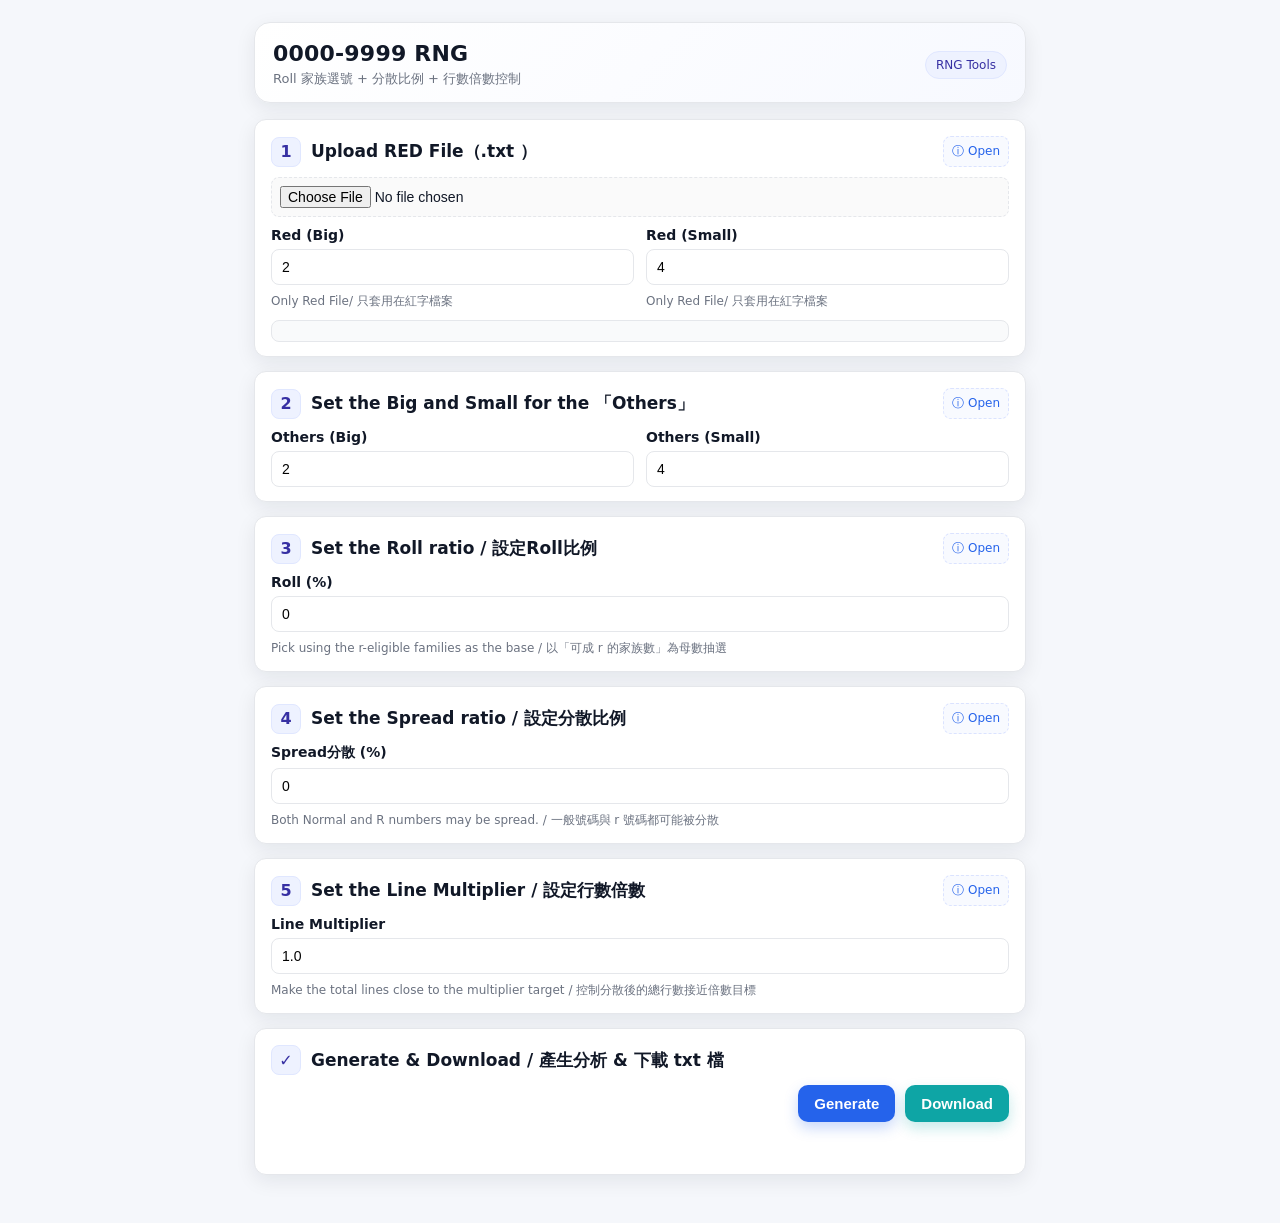
==== GEN.html @ 9d342189 "Rename GENv11.html to GEN.html" ====
<!DOCTYPE html>
<html lang="zh-Hant">
<head>
  <meta charset="UTF-8" />
  <meta name="viewport" content="width=device-width, initial-scale=1" />
  <title>0000-9999號碼產生工具GENv12</title>

  <style>
    :root{
      --bg: #f5f7fb;
      --card:#ffffff;
      --muted:#6b7280;
      --text:#111827;
      --line:#e5e7eb;
      --primary:#2563eb;
      --primary-2:#1d4ed8;
      --success:#16a34a;
      --warn:#f59e0b;
      --error:#ef4444;
      --note-bg:#f2f5ff;
      --note-line:#3b6ff9;
      --radius: 12px;
      --shadow: 0 6px 20px rgba(17,24,39,0.08);
    }

    *{ box-sizing: border-box; }
    body{
      margin:0;
      background:var(--bg);
      font-family: system-ui, -apple-system, "Segoe UI",
                   "Microsoft JhengHei", Arial, sans-serif;
      color:var(--text);
    }

    /* ✅ v10.7：整體窄版 */
    .page{
      max-width: 800px;
      margin: 22px auto 48px;
      padding: 0 14px;
    }

    /* Header */
    .header{
      background: linear-gradient(135deg, #ffffff 0%, #f7f9ff 100%);
      border:1px solid var(--line);
      border-radius: 16px;
      padding: 18px 18px 14px;
      box-shadow: var(--shadow);
      display:flex;
      align-items:center;
      justify-content:space-between;
      gap:12px;
      margin-bottom:16px;
    }
    .title-wrap{
      display:flex; flex-direction:column; gap:4px;
    }
    h1{
      margin:0;
      font-size: 22px;
      font-weight: 800;
      letter-spacing: 0.2px;
    }
    .subtitle{
      font-size: 13px;
      color: var(--muted);
    }
    .chip{
      font-size:12px;
      padding:6px 10px;
      background:#eef2ff;
      color:#3730a3;
      border-radius:999px;
      border:1px solid #e0e7ff;
      white-space:nowrap;
    }

    /* Cards / Steps */
    .card{
      background:var(--card);
      border:1px solid var(--line);
      border-radius: var(--radius);
      box-shadow: var(--shadow);
      padding: 16px 16px 14px;
      margin-bottom:14px;
      position: relative;
    }
    .card-head{
      display:flex;
      align-items:center;
      justify-content:space-between;
      gap:8px;
      margin-bottom:10px;
    }
    .step{
      display:flex; align-items:center; gap:10px;
    }
    .step-badge{
      width:30px; height:30px;
      border-radius:8px;
      background:#eef2ff;
      color:#3730a3;
      font-weight:700;
      display:flex; align-items:center; justify-content:center;
      border:1px solid #e0e7ff;
      flex: 0 0 auto;
    }
    .card-title{
      font-size:17px;
      font-weight:700;
    }

    /* Toggle note button */
    .toggle-btn{
      cursor:pointer;
      font-size:12px;
      color:var(--primary);
      user-select:none;
      display:flex; align-items:center; gap:6px;
      padding:6px 8px;
      border-radius:8px;
      border:1px dashed #dbe3ff;
      background:#f8faff;
      white-space:nowrap;
    }
    .toggle-btn:hover{ background:#eef2ff; }

    .note-box{
      background: var(--note-bg);
      border-left: 4px solid var(--note-line);
      padding: 12px 14px;
      border-radius: 8px;
      line-height: 1.6;
      color:#0f172a;
      font-size:13px;
      margin-top: 10px;
      white-space: pre-line;
    }
    .hidden{ display:none; }

    /* Form */
    .form-row{
      display:grid;
      grid-template-columns: 1fr 1fr; /* ✅ Grid 等分兩欄 */
      gap: 10px 12px;
      margin-top: 2px;
    }
    .form-item{
      display:flex;
      flex-direction:column;
      gap:6px;
    }
    label{
      font-size:14px;
      font-weight:600;
      color:#111827;
    }
    .hint{
      font-size:12px;
      color:var(--muted);
      margin-top:2px;
    }
    input[type="number"], input[type="text"]{
      width:100%;
      height:36px;
      padding: 6px 10px;
      border-radius: 8px;
      border:1px solid var(--line);
      outline:none;
      font-size:14px;
      background:#fff;
      transition: border .15s ease, box-shadow .15s ease;
    }
    input[type="number"]:focus, input[type="text"]:focus{
      border-color:#93c5fd;
      box-shadow: 0 0 0 3px rgba(37,99,235,0.12);
    }
    input[type="file"]{
      width:100%;
      padding:8px;
      border:1px dashed var(--line);
      border-radius: 8px;
      background:#fafafa;
      font-size:14px;
    }

    .half-input {
      width: 100%;
      max-width: 100%;
    }

    .full-input{
      width:100%;
      max-width:100%;
    }

    /* Buttons */
    .actions{
      display:flex;
      align-items:center;
      justify-content:flex-end;
      gap:10px;
      flex-wrap:wrap;
      margin-top:6px;
    }
    button{
      border:0;
      cursor:pointer;
      font-size:15px;
      font-weight:700;
      padding: 10px 16px;
      border-radius: 10px;
      display:inline-flex; align-items:center; gap:8px;
      transition: transform .05s ease, background .15s ease, opacity .15s;
    }
    button:active{ transform: translateY(1px); }
    .btn-primary{
      background:var(--primary);
      color:#fff;
      box-shadow: 0 6px 14px rgba(37,99,235,0.25);
    }
    .btn-primary:hover{ background:var(--primary-2); }
    .btn-secondary{
      background:#0ea5a5;
      color:#fff;
      box-shadow: 0 6px 14px rgba(14,165,165,0.24);
    }
    .btn-secondary:hover{ opacity:0.95; }

    /* Status / message bar */
    .msg{
      margin-top:12px;
      padding: 12px 14px;
      border-radius: 10px;
      font-size:14px;
      white-space:pre-line;
      border:1px solid transparent;
      line-height:1.6;
    }
    .status-ok{
      background:#ecfdf3;
      border-color:#bbf7d0;
      color:#0f5132;
    }
    .status-warn{
      background:#fff7ed;
      border-color:#fed7aa;
      color:#7a4a00;
    }
    .status-error{
      background:#fef2f2;
      border-color:#fecaca;
      color:#7f1d1d;
    }

    /* Red summary block */
    #redSummary{
      margin-top:10px;
      font-size:13px;
      color:#0f172a;
      background:#f9fafb;
      border:1px solid var(--line);
      border-radius:8px;
      padding:10px 12px;
      white-space:pre-line;
    }

    /* Responsive */
    @media (max-width: 680px){
      .form-row{ grid-template-columns: 1fr; }
      .actions{ justify-content:stretch; }
      .actions button{ width:100%; justify-content:center; }
      .header{ flex-direction:column; align-items:flex-start; }
      h1{ font-size:20px; }
    }
  </style>
</head>

<body>
  <div class="page">
    <div class="header">
      <div class="title-wrap">
        <h1>0000-9999 RNG</h1>
        <div class="subtitle">Roll 家族選號 + 分散比例 + 行數倍數控制</div>
      </div>
      <div class="chip">RNG Tools</div>
    </div>

    <!-- Step 1 -->
    <section class="card">
      <div class="card-head">
        <div class="step">
          <div class="step-badge">1</div>
          <div class="card-title">Upload RED File（.txt ）</div>
        </div>
        <div class="toggle-btn" onclick="toggleNote('note1', this)">ⓘ Open</div>
      </div>

      <input type="file" id="redFile" accept=".txt" />

      <div class="form-row" style="margin-top:10px;">
        <div class="form-item">
          <label>Red (Big)</label>
          <input type="number" id="redBigAmount" value="2" step="1" class="half-input" />
          <div class="hint">Only Red File/ 只套用在紅字檔案</div>
        </div>
        <div class="form-item">
          <label>Red (Small)</label>
          <input type="number" id="redSmallAmount" value="4" step="1" class="half-input" />
          <div class="hint">Only Red File/ 只套用在紅字檔案</div>
        </div>
      </div>

<div id="note1" class="note-box hidden">
說明：
1. 每一行只看「行首連續的 1～4 位數字」：
2. 不足 4 位會自動在左邊補 0：
 - 9 abc      → 0009
 - 58 1-2     → 0058
 - 123 xyz    → 0123
 - 56789 ...  → 5678  （只取前 4 碼）
 - 0009 (R)   → 0009
 - 0058r      → 0058

3. 行首不能有空白或非數字：
 - 「 1234」（前面有空格）
 - 「ABCD 1234」
 - 這些行都會被忽略，不會當成紅字。

4. 每一行只會抓「第一段」數字，後面內容都忽略。
5. 編碼建議 UTF-8，換行可以是 Windows (CRLF) 或 Unix (LF)。
6. 紅字大萬 / 小萬只套用於紅字檔案，與其他號碼分開計算。
</div>


      <div id="redSummary"></div>
    </section>

    <!-- Step 2 -->
    <section class="card">
      <div class="card-head">
        <div class="step">
          <div class="step-badge">2</div>
          <div class="card-title">Set the Big and Small for the 「Others」</div>
        </div>
        <div class="toggle-btn" onclick="toggleNote('note2', this)">ⓘ Open</div>
      </div>

      <div class="form-row">
        <div class="form-item">
          <label>Others (Big)</label>
          <input type="number" id="bigAmount" value="2" step="1" class="half-input" />
        </div>
        <div class="form-item">
          <label>Others (Small)</label>
          <input type="number" id="smallAmount" value="4" step="1" class="half-input" />
        </div>
      </div>

      <div id="note2" class="note-box hidden">
Notes:
1. Applies only to non-red numbers.
2. Example: 0000 → 2 4 when Big=2, Small=4.
3. Spread/multiplier support integer Big/Small only.

說明：
1. 只對「非紅字」的號碼套用。
2. 例：大萬=2，小萬=4 時，一般號碼會是：0000 2 4
3. 分散與倍數控制目前只支援 Big / Small 為整數。
      </div>
    </section>

    <!-- Step 3 -->
    <section class="card">
      <div class="card-head">
        <div class="step">
          <div class="step-badge">3</div>
          <div class="card-title">Set the Roll ratio / 設定Roll比例</div>
        </div>
        <div class="toggle-btn" onclick="toggleNote('note3', this)">ⓘ Open</div>
      </div>

      <div class="form-row">
        <div class="form-item" style="grid-column: 1 / -1;">
          <label>Roll (%)</label>
          <input type="number" id="rollRatio" value="0" min="0" max="100" class="full-input" />
          <div class="hint">Pick using the r-eligible families as the base / 以「可成 r 的家族數」為母數抽選</div>
        </div>
      </div>

      <div id="note3" class="note-box hidden">
Roll Selection Rules (Family-based):
1. Groups are formed by digit combinations (excluding red numbers).
For example: 0015 / 0105 / 1500 / 5001… → same family.
2. A family is r-eligible only if no member is red and it has ≥2 distinct digits.
3. Roll ratio uses the count of r-eligible families as the base.
4. Each selected family outputs only one baseline r.

Roll 選號規則（以「家族」為母數）：
1. 0000-9999（扣紅字）依「數字組合」分家族，例如：
   0015 / 0105 / 1500 / 5001... -> 同一家族。
2. 一個家族可成 r 條件：
   - 家族內全部成員都不是紅字（有紅字就整組封印）
   - 這組數字本身至少 2 種不同數字
3. Roll 比例以「可成 r 的家族數」為母數取比例。
4. 被選中的家族只輸出 1 個 baseline r，其餘排列不再出現。
      </div>
    </section>

    <!-- Step 4 -->
    <section class="card">
      <div class="card-head">
        <div class="step">
          <div class="step-badge">4</div>
          <div class="card-title">Set the Spread ratio / 設定分散比例</div>
        </div>
        <div class="toggle-btn" onclick="toggleNote('note4', this)">ⓘ Open</div>
      </div>

      <div class="form-row">
        <div class="form-item" style="grid-column: 1 / -1;">
          <label>Spread分散 (%)</label>
          <input type="number" id="spreadRatio" value="0" min="0" max="100" class="full-input" />
          <div class="hint">Both Normal and R numbers may be spread. / 一般號碼與 r 號碼都可能被分散</div>
        </div>
      </div>

      <div id="note4" class="note-box hidden">
Spread Logic:
1. Randomly pick lines to spread (normal + r).
2. Split selected lines; total Big/Small stays the same.
3. Avoid generating lines with Big=0 & Small=0.
4. Unselected lines remain as one line.

分散邏輯：
1. 依比例隨機選出要分散的行（一般 + r）。
2. 被選中的行拆成多行，Big/Small 總和不變。
3. 拆分後會盡量避免出現 Big=0 且 Small=0 的行。
4. 未被選中則維持一行。
      </div>
    </section>

    <!-- Step 5 -->
    <section class="card">
      <div class="card-head">
        <div class="step">
          <div class="step-badge">5</div>
          <div class="card-title">Set the Line Multiplier / 設定行數倍數</div>
        </div>
        <div class="toggle-btn" onclick="toggleNote('note5', this)">ⓘ Open</div>
      </div>

      <div class="form-row">
        <div class="form-item" style="grid-column: 1 / -1;">
          <label>Line Multiplier</label>
          <input type="number" id="lineMultiplier" value="1.0" step="0.1" min="1" class="full-input" />
          <div class="hint">Make the total lines close to the multiplier target / 控制分散後的總行數接近倍數目標</div>
        </div>
      </div>

      <div id="note5" class="note-box hidden">
Notes:
1. Base lines = the lines after Roll, before spreading (excluding red numbers).
2. Multiplier 1.4 → target ≈ base lines × 1.4
3. The spread ratio decides which numbers get split; the multiplier decides how many parts each line is split into.
4. If the multiplier is too small, the minimum achievable value will be used instead.

1. 基礎行數 = Roll 後、未分散前行數（不含紅字）。
2. 倍數 1.4 → 目標 ≈ 基礎行數 × 1.4
3. 分散比例決定選誰拆；倍數決定每行拆幾份。
4. 若倍數過小，會以「可達最小值」為準。
      </div>
    </section>

    <!-- Actions -->
    <section class="card">
      <div class="card-head">
        <div class="step">
          <div class="step-badge">✓</div>
          <div class="card-title">Generate & Download / 產生分析 & 下載 txt 檔</div>
        </div>
      </div>

      <div class="actions">
        <button class="btn-primary" id="analyzeBtn">Generate</button>
        <button class="btn-secondary" id="downloadBtn">Download</button>
      </div>

      <div id="status" class="msg"></div>
    </section>
  </div>

  <script>
    // ========= GENv9 JS 全保留（不改邏輯） =========

    function toggleNote(id, btnEl) {
      const note = document.getElementById(id);
      if (!note) return;
      if (note.classList.contains('hidden')) {
        note.classList.remove('hidden');
        btnEl.textContent = 'ⓘ Close';
      } else {
        note.classList.add('hidden');
        btnEl.textContent = 'ⓘ Open';
      }
    }

    function downloadTextFile(filename, content) {
      const blob = new Blob([content], { type: 'text/plain;charset=utf-8' });
      const url = URL.createObjectURL(blob);
      const a = document.createElement('a');
      a.href = url;
      a.download = filename;
      document.body.appendChild(a);
      a.click();
      document.body.removeChild(a);
      URL.revokeObjectURL(url);
    }

    let redSet = new Set();
    let redRForbiddenSet = new Set();

    let lastRedContent = '';
    let lastOtherContent = '';
    let lastStatsText = '';
    let hasAnalysis = false;

    const redFileInput = document.getElementById('redFile');
    const redSummary = document.getElementById('redSummary');
    const statusDiv = document.getElementById('status');

    function setStatus(text, type = 'ok') {
      statusDiv.textContent = text;
      statusDiv.className = 'msg';
      if (type === 'ok') statusDiv.classList.add('status-ok');
      else if (type === 'warn') statusDiv.classList.add('status-warn');
      else if (type === 'error') statusDiv.classList.add('status-error');
    }

    function getPermutations(numStr) {
      const chars = numStr.split('');
      const results = new Set();
      function backtrack(path, used) {
        if (path.length === chars.length) { results.add(path.join('')); return; }
        for (let i = 0; i < chars.length; i++) {
          if (used[i]) continue;
          used[i] = true; path.push(chars[i]);
          backtrack(path, used);
          path.pop(); used[i] = false;
        }
      }
      backtrack([], Array(chars.length).fill(false));
      return Array.from(results);
    }

    function canBeR(num) {
      const uniqueDigits = new Set(num.split(''));
      return uniqueDigits.size >= 2;
    }

    function shuffle(array) {
      for (let i = array.length - 1; i > 0; i--) {
        const j = Math.floor(Math.random() * (i + 1));
        [array[i], array[j]] = [array[j], array[i]];
      }
    }

    function randomPartition(sum, parts) {
      if (sum <= 0) return Array(parts).fill(0);
      const cuts = [];
      for (let i = 0; i < parts - 1; i++) cuts.push(Math.floor(Math.random() * (sum + 1)));
      cuts.sort((a, b) => a - b);
      const result = [];
      let prev = 0;
      for (let i = 0; i < parts - 1; i++) { result.push(cuts[i] - prev); prev = cuts[i]; }
      result.push(sum - prev);
      return result;
    }

    function generateNonZeroZeroParts(totalBig, totalSmall, partsCount) {
      let bigParts = [];
      let smallParts = [];
      let ok = false;

      for (let attempt = 0; attempt < 20; attempt++) {
        bigParts = randomPartition(totalBig, partsCount);
        smallParts = randomPartition(totalSmall, partsCount);
        ok = true;
        for (let j = 0; j < partsCount; j++) {
          if (bigParts[j] === 0 && smallParts[j] === 0) { ok = false; break; }
        }
        if (ok) return { bigParts, smallParts };
      }

      for (let j = 0; j < partsCount; j++) {
        if (bigParts[j] === 0 && smallParts[j] === 0) {
          let borrowed = false;
          for (let k = 0; k < partsCount; k++) {
            if (k === j) continue;
            if (bigParts[k] > 0) { bigParts[k] -= 1; bigParts[j] += 1; borrowed = true; break; }
          }
          if (!borrowed) {
            for (let k = 0; k < partsCount; k++) {
              if (k === j) continue;
              if (smallParts[k] > 0) { smallParts[k] -= 1; smallParts[j] += 1; break; }
            }
          }
        }
      }
      return { bigParts, smallParts };
    }

    redFileInput.addEventListener('change', function () {
      const file = redFileInput.files[0];
      // 重置紅字集合
      redSet = new Set();
      redRForbiddenSet = new Set();
      redSummary.textContent = '';
      if (!file) return;

      const reader = new FileReader();
      reader.onload = function (e) {
        const text = e.target.result || '';
        const lines = text.split(/\r?\n/);

        let totalLines = 0;              // 檔案總行數（含無效行）
        let effectiveLines = 0;          // 有成功抓到「開頭數字」的行數
        let ignoredNoLeadingDigits = 0;  // 不是「數字開頭」的行數（含前面有空白）

        lines.forEach(line => {
          // 不 trimStart，保留行首空白，讓「前面有空白」的行被視為無效
          const raw = line.replace(/\r$/, ''); // 保險去掉多餘的 \r
          if (raw === '') return; // 空行直接略過，不算在 totalLines

          totalLines++;

          // 只抓「行首連續的 1～4 位數字」
          const m = raw.match(/^(\d{1,4})/);
          if (!m) {
            // 行首不是數字（或有空白、符號、文字） → 當作無效行
            ignoredNoLeadingDigits++;
            return;
          }

          const digits = m[1];                 // 抓到的 1～4 位數字
          const num = digits.padStart(4, '0'); // 左邊補 0 成四位
          redSet.add(num);
          effectiveLines++;
        });

        // 根據紅字家族，標記「禁止成為 r 基底」的排列
        redSet.forEach(rn => {
          if (canBeR(rn)) {
            const perms = getPermutations(rn);
            perms.forEach(p => {
              if (!redSet.has(p)) {
                redRForbiddenSet.add(p);
              }
            });
          }
        });

        let msg =
          `已讀取紅字（不重複）：${redSet.size} 組\n` +
          `檔案總行數：${totalLines}\n` +
          `成功辨識為號碼的行數：${effectiveLines}`;

        if (ignoredNoLeadingDigits > 0) {
          msg += `\n有 ${ignoredNoLeadingDigits} 行不是「以數字開頭」（或前面有空白），已忽略。`;
        }

        msg += `\n禁止成為 r 基底的排列家族成員數量：${redRForbiddenSet.size}`;

        redSummary.textContent = msg;
      };

      reader.onerror = function () {
        redSummary.textContent = '讀取檔案失敗，請再試一次。';
      };

      reader.readAsText(file, 'utf-8');
    });


    function runAnalysis() {
      const redBig = parseFloat(document.getElementById('redBigAmount').value || '0') || 0;
      const redSmall = parseFloat(document.getElementById('redSmallAmount').value || '0') || 0;

      const big = parseFloat(document.getElementById('bigAmount').value || '0') || 0;
      const small = parseFloat(document.getElementById('smallAmount').value || '0') || 0;
      let rollRatio = parseFloat(document.getElementById('rollRatio').value || '0') || 0;
      let spreadRatio = parseFloat(document.getElementById('spreadRatio').value || '0') || 0;
      let lineMultiplier = parseFloat(document.getElementById('lineMultiplier').value || '1') || 1;

      if (rollRatio < 0) rollRatio = 0;
      if (rollRatio > 100) rollRatio = 100;
      if (spreadRatio < 0) spreadRatio = 0;
      if (spreadRatio > 100) spreadRatio = 100;
      if (lineMultiplier < 1) lineMultiplier = 1;

      const bigIsInt = Number.isInteger(big);
      const smallIsInt = Number.isInteger(small);

      if (!redFileInput.files[0]) {
        if (!confirm('尚未上傳紅字檔，確定要直接產生 0000-9999 全部號碼？')) {
          setStatus('已取消產生分析。', 'warn');
          return;
        }
      }

      const nonRedNumbers = [];
      const familyMap = {};

      for (let i = 0; i < 10000; i++) {
        const num = i.toString().padStart(4, '0');
        if (redSet.has(num)) continue;

        nonRedNumbers.push(num);
        const key = num.split('').sort().join('');
        if (!familyMap[key]) familyMap[key] = { members: [] };
        familyMap[key].members.push(num);
      }

      const candidateFamilies = [];
      for (const key in familyMap) {
        const members = familyMap[key].members;
        if (!members || members.length === 0) continue;

        const sample = members[0];
        if (!canBeR(sample)) continue;
        if (redRForbiddenSet.has(sample)) continue;

        candidateFamilies.push({ key, members });
      }

      let chosenFamilyKeys = new Set();
      if (rollRatio > 0 && candidateFamilies.length > 0) {
        shuffle(candidateFamilies);
        const totalFamilies = candidateFamilies.length;
        const targetFamilies = Math.floor(totalFamilies * (rollRatio / 100));
        const chosen = candidateFamilies.slice(0, targetFamilies);
        chosen.forEach(f => chosenFamilyKeys.add(f.key));
      }

      const baselineMap = {};
      candidateFamilies.forEach(f => {
        if (!chosenFamilyKeys.has(f.key)) return;
        const members = f.members;
        const rndIndex = Math.floor(Math.random() * members.length);
        baselineMap[f.key] = members[rndIndex];
      });

      const entries = [];
      nonRedNumbers.forEach(num => {
        const key = num.split('').sort().join('');
        if (chosenFamilyKeys.has(key)) {
          if (baselineMap[key] === num) entries.push({ num: num + 'r', isR: true, big, small });
        } else {
          entries.push({ num, isR: false, big, small });
        }
      });

      const baseLines = entries.length;

      let redLinesText = [];
      let redLinesCount = 0;
      if (redSet.size > 0) {
        const sortedReds = Array.from(redSet).sort();
        redLinesText = sortedReds.map(num => `${num} ${redBig} ${redSmall}`);
        redLinesCount = redLinesText.length;
      }

      if (!bigIsInt || !smallIsInt) {
        const linesText = entries.map(e => `${e.num} ${e.big} ${e.small}`);

        lastRedContent = redLinesText.join('\n');
        lastOtherContent = linesText.join('\n');
        hasAnalysis = true;

        let msg =
          `Big / Small 不是整數，分散與倍數控制未啟用。\n` +
          `紅字行數：${redLinesCount} 行（檔名：red_numbers.txt）\n` +
          `其他基礎行數（Roll 後未分散）：${baseLines} 行。\n` +
          `其他檔案檔名：other_numbers.txt\n\n` +
          `分析已完成，如要下載請按「下載 txt 檔」。`;
        lastStatsText = msg;
        setStatus(msg, 'warn');
        return;
      }

      const eligibleIndices = [];
      for (let i = 0; i < entries.length; i++) eligibleIndices.push(i);

      let spreadCount = 0;
      let selectedSpreadIndices = [];
      if (spreadRatio > 0 && eligibleIndices.length > 0) {
        shuffle(eligibleIndices);
        spreadCount = Math.floor(eligibleIndices.length * (spreadRatio / 100));
        selectedSpreadIndices = eligibleIndices.slice(0, spreadCount);
      }

      let targetLinesRaw = Math.round(baseLines * lineMultiplier);
      const minLines = baseLines + spreadCount;
      if (targetLinesRaw < minLines) targetLinesRaw = minLines;

      const additionalNeeded = targetLinesRaw - baseLines;
      const parts = new Array(entries.length).fill(1);

      let currentExtra = 0;
      selectedSpreadIndices.forEach(idx => { parts[idx] = 2; currentExtra += 1; });

      let remainingExtra = additionalNeeded - currentExtra;
      if (remainingExtra < 0) remainingExtra = 0;

      const spreadN = selectedSpreadIndices.length;
      while (remainingExtra > 0 && spreadN > 0) {
        const idx = selectedSpreadIndices[Math.floor(Math.random() * spreadN)];
        parts[idx] += 1;
        remainingExtra -= 1;
      }

      const linesText = [];
      let zeroZeroLines = 0;

      for (let i = 0; i < entries.length; i++) {
        const entry = entries[i];
        const p = parts[i];

        if (p === 1) {
          if (entry.big === 0 && entry.small === 0) zeroZeroLines++;
          linesText.push(`${entry.num} ${entry.big} ${entry.small}`);
        } else {
          const { bigParts, smallParts } = generateNonZeroZeroParts(entry.big, entry.small, p);
          for (let j = 0; j < p; j++) {
            const bVal = bigParts[j];
            const sVal = smallParts[j];
            if (bVal === 0 && sVal === 0) zeroZeroLines++;
            linesText.push(`${entry.num} ${bVal} ${sVal}`);
          }
        }
      }

      const finalLines = linesText.length;

      lastRedContent = redLinesText.join('\n');
      lastOtherContent = linesText.join('\n');
      hasAnalysis = true;

      let msg =
        `分析已完成（尚未下載檔案）。\n` +
        `紅字行數：${redLinesCount} 行（檔名：red_numbers.txt）\n` +
        `其他基礎行數（Roll 後未分散）：${baseLines}\n` +
        `被選中分散的行數：${spreadCount}\n` +
        `設定行數倍數：${lineMultiplier}\n` +
        `實際輸出行數（含分散後）：${finalLines}\n` +
        `偵測到 Big=0 且 Small=0 的行數（理論上接近 0）：${zeroZeroLines}\n` +
        `其他檔案檔名：other_numbers.txt\n\n` +
        `若不滿意，可再按一次「產生分析」重新亂數。\n` +
        `確定可以後，再按「下載 txt 檔」下載目前這一版結果。`;

      lastStatsText = msg;
      setStatus(msg, 'ok');
    }

    document.getElementById('analyzeBtn').addEventListener('click', runAnalysis);

    document.getElementById('downloadBtn').addEventListener('click', function () {
      if (!hasAnalysis) {
        setStatus('尚未產生分析，請先按「產生分析」。', 'warn');
        return;
      }

      if (lastRedContent && lastRedContent.trim().length > 0) {
        downloadTextFile('red_numbers.txt', lastRedContent);
      }
      if (lastOtherContent && lastOtherContent.trim().length > 0) {
        downloadTextFile('other_numbers.txt', lastOtherContent);
      }

      setStatus(lastStatsText + '\n已下載 red_numbers.txt 與 other_numbers.txt（若有紅字）。', 'ok');
    });
  </script>
</body>
</html>
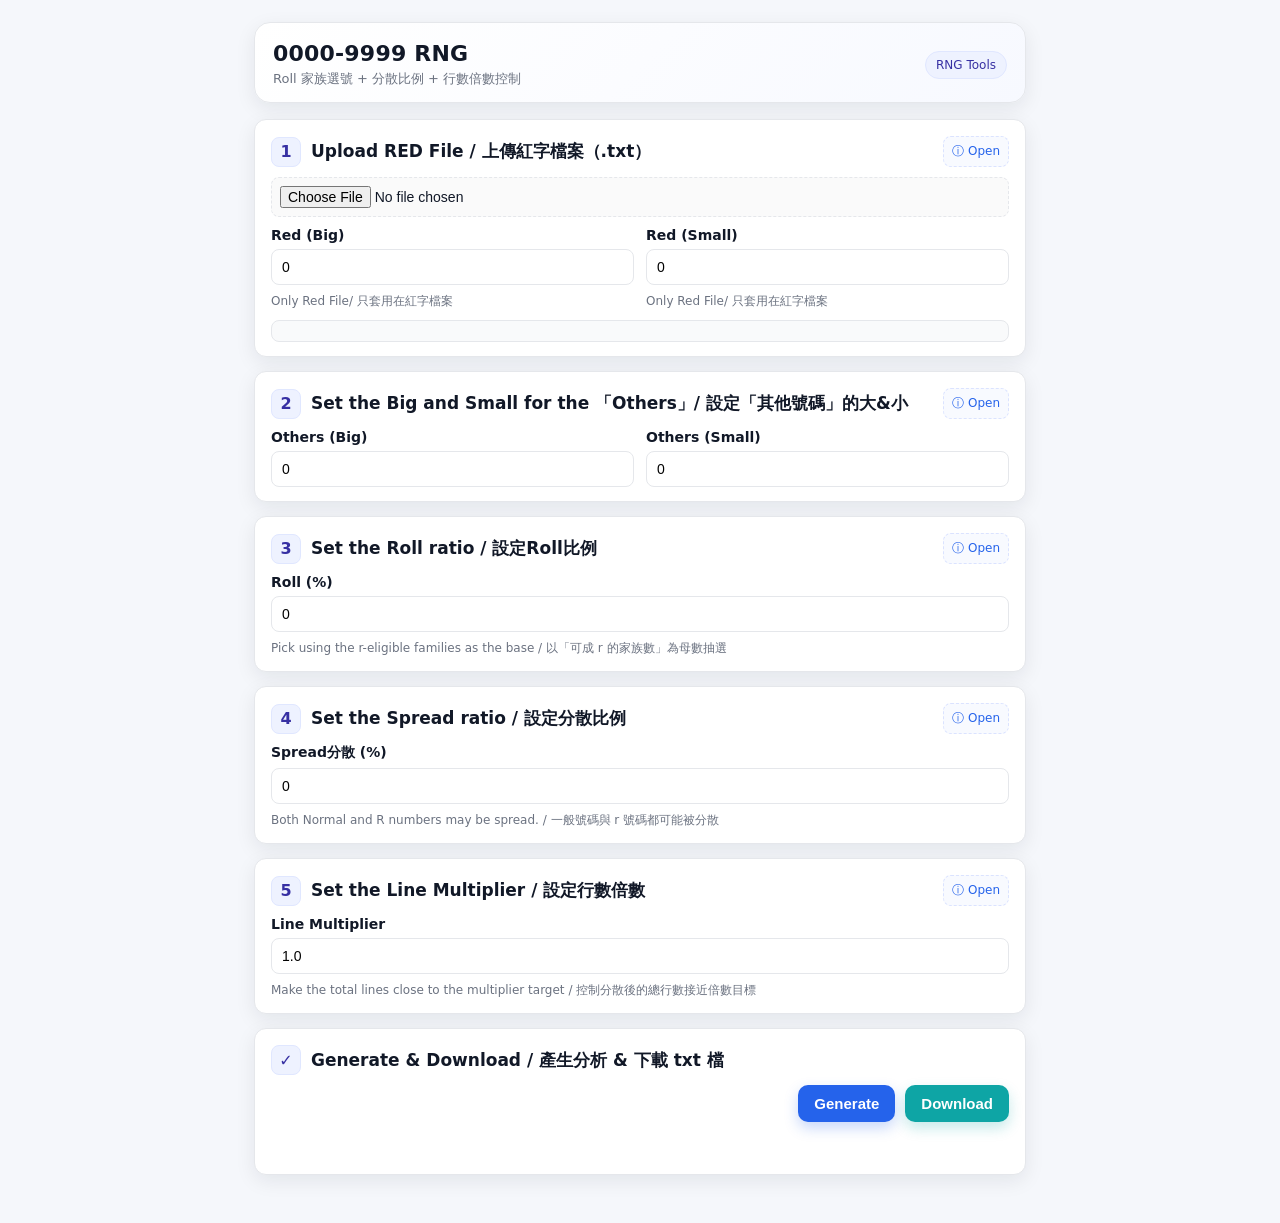
==== commit c0352e4d: "Update text and input values in GEN.html" ====
--- a/GEN.html
+++ b/GEN.html
@@ -291,7 +291,7 @@
       <div class="card-head">
         <div class="step">
           <div class="step-badge">1</div>
-          <div class="card-title">Upload RED File（.txt ）</div>
+          <div class="card-title">Upload RED File / 上傳紅字檔案（.txt）</div>
         </div>
         <div class="toggle-btn" onclick="toggleNote('note1', this)">ⓘ Open</div>
       </div>
@@ -301,12 +301,12 @@
       <div class="form-row" style="margin-top:10px;">
         <div class="form-item">
           <label>Red (Big)</label>
-          <input type="number" id="redBigAmount" value="2" step="1" class="half-input" />
+          <input type="number" id="redBigAmount" value="0" step="1" class="half-input" />
           <div class="hint">Only Red File/ 只套用在紅字檔案</div>
         </div>
         <div class="form-item">
           <label>Red (Small)</label>
-          <input type="number" id="redSmallAmount" value="4" step="1" class="half-input" />
+          <input type="number" id="redSmallAmount" value="0" step="1" class="half-input" />
           <div class="hint">Only Red File/ 只套用在紅字檔案</div>
         </div>
       </div>
@@ -341,7 +341,7 @@
       <div class="card-head">
         <div class="step">
           <div class="step-badge">2</div>
-          <div class="card-title">Set the Big and Small for the 「Others」</div>
+          <div class="card-title">Set the Big and Small for the 「Others」/ 設定「其他號碼」的大&小</div>
         </div>
         <div class="toggle-btn" onclick="toggleNote('note2', this)">ⓘ Open</div>
       </div>
@@ -349,11 +349,11 @@
       <div class="form-row">
         <div class="form-item">
           <label>Others (Big)</label>
-          <input type="number" id="bigAmount" value="2" step="1" class="half-input" />
+          <input type="number" id="bigAmount" value="0" step="1" class="half-input" />
         </div>
         <div class="form-item">
           <label>Others (Small)</label>
-          <input type="number" id="smallAmount" value="4" step="1" class="half-input" />
+          <input type="number" id="smallAmount" value="0" step="1" class="half-input" />
         </div>
       </div>
 
@@ -702,7 +702,7 @@
       const smallIsInt = Number.isInteger(small);
 
       if (!redFileInput.files[0]) {
-        if (!confirm('尚未上傳紅字檔，確定要直接產生 0000-9999 全部號碼？')) {
+        if (!confirm('Red file not uploaded. Generate all numbers (0000–9999) anyway? / 尚未上傳紅字檔，確定要直接產生 0000-9999 全部號碼？')) {
           setStatus('已取消產生分析。', 'warn');
           return;
         }
@@ -847,6 +847,16 @@
       hasAnalysis = true;
 
       let msg =
+        `Analysis completed (not downloaded yet).\n` +
+        `Red lines: ${redLinesCount} (file: red_numbers.txt)\n` +
+        `Base lines (after Roll, before spread): ${baseLines}\n` +
+        `Lines selected for spread: ${spreadCount}\n` +
+        `Line multiplier: ${lineMultiplier}\n` +
+        `Final output lines: ${finalLines}\n` +
+        `Other file: other_numbers.txt\n\n` +
+        `If not satisfied, click “Generate” again.\n` +
+        `Click “Download” when ready.\n\n` +
+
         `分析已完成（尚未下載檔案）。\n` +
         `紅字行數：${redLinesCount} 行（檔名：red_numbers.txt）\n` +
         `其他基礎行數（Roll 後未分散）：${baseLines}\n` +
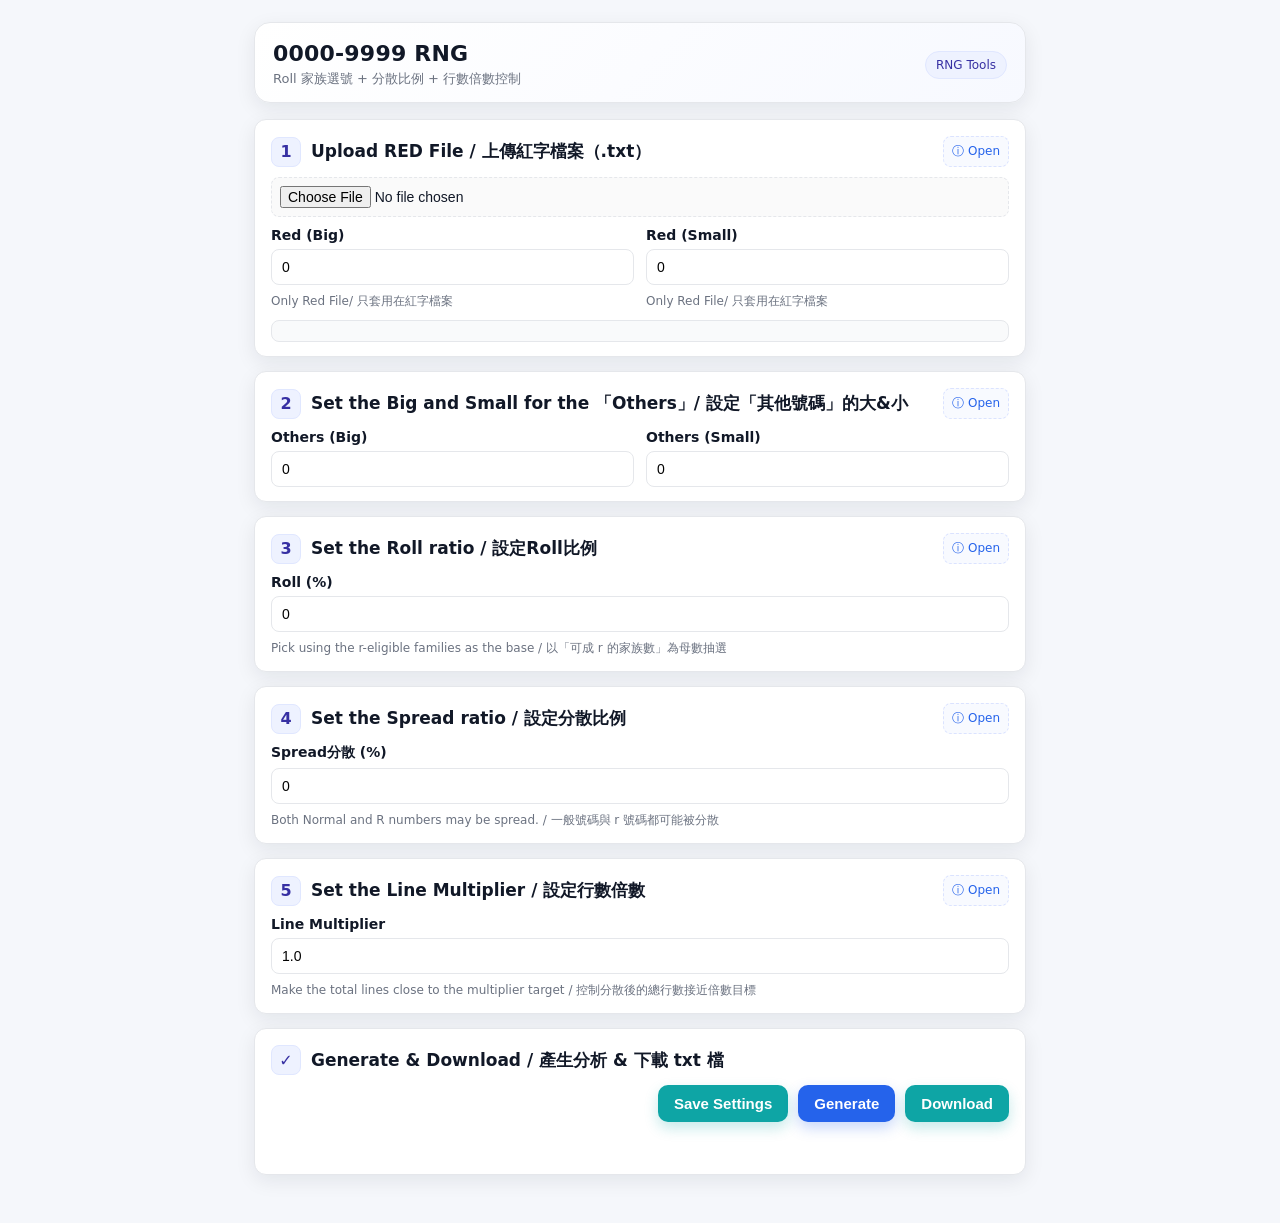
==== commit 6e19fa24: "Update GEN.html" ====
--- a/GEN.html
+++ b/GEN.html
@@ -3,7 +3,7 @@
 <head>
   <meta charset="UTF-8" />
   <meta name="viewport" content="width=device-width, initial-scale=1" />
-  <title>0000-9999號碼產生工具GENv12</title>
+  <title>0000-9999號碼產生工具GENv13</title>
 
   <style>
     :root{
@@ -332,7 +332,6 @@
 6. 紅字大萬 / 小萬只套用於紅字檔案，與其他號碼分開計算。
 </div>
 
-
       <div id="redSummary"></div>
     </section>
 
@@ -482,6 +481,7 @@
       </div>
 
       <div class="actions">
+        <button class="btn-secondary" id="saveBtn">Save Settings</button>
         <button class="btn-primary" id="analyzeBtn">Generate</button>
         <button class="btn-secondary" id="downloadBtn">Download</button>
       </div>
@@ -529,12 +529,93 @@
     const redSummary = document.getElementById('redSummary');
     const statusDiv = document.getElementById('status');
 
+    const SETTINGS_KEY = 'GENv12_settings';
+    const RESULTS_KEY = 'GENv12_results';
+
     function setStatus(text, type = 'ok') {
       statusDiv.textContent = text;
       statusDiv.className = 'msg';
       if (type === 'ok') statusDiv.classList.add('status-ok');
       else if (type === 'warn') statusDiv.classList.add('status-warn');
       else if (type === 'error') statusDiv.classList.add('status-error');
+    }
+
+    // ========= 設定儲存 / 載入 (Step 1~5) =========
+    function saveSettings() {
+      const data = {
+        redBig:   document.getElementById('redBigAmount').value,
+        redSmall: document.getElementById('redSmallAmount').value,
+        big:      document.getElementById('bigAmount').value,
+        small:    document.getElementById('smallAmount').value,
+        roll:     document.getElementById('rollRatio').value,
+        spread:   document.getElementById('spreadRatio').value,
+        mult:     document.getElementById('lineMultiplier').value
+      };
+      try {
+        localStorage.setItem(SETTINGS_KEY, JSON.stringify(data));
+        setStatus('Settings saved; will auto-apply next time. / 設定已儲存，下次開啟頁面會自動套用。', 'ok');
+      } catch (e) {
+        console.error(e);
+        setStatus('儲存設定失敗（localStorage 可能被關閉）。', 'error');
+      }
+    }
+
+    function loadSettings() {
+      try {
+        const raw = localStorage.getItem(SETTINGS_KEY);
+        if (!raw) return;
+        const data = JSON.parse(raw);
+
+        if (data.redBig   !== undefined) document.getElementById('redBigAmount').value   = data.redBig;
+        if (data.redSmall !== undefined) document.getElementById('redSmallAmount').value = data.redSmall;
+        if (data.big      !== undefined) document.getElementById('bigAmount').value      = data.big;
+        if (data.small    !== undefined) document.getElementById('smallAmount').value    = data.small;
+        if (data.roll     !== undefined) document.getElementById('rollRatio').value      = data.roll;
+        if (data.spread   !== undefined) document.getElementById('spreadRatio').value    = data.spread;
+        if (data.mult     !== undefined) document.getElementById('lineMultiplier').value = data.mult;
+      } catch (e) {
+        console.error(e);
+      }
+    }
+
+    // ========= 產生結果暫存 / 載入 =========
+    function saveResults() {
+      if (!hasAnalysis) return;
+      const data = {
+        redContent:   lastRedContent,
+        otherContent: lastOtherContent,
+        stats:        lastStatsText,
+        ts:           Date.now()
+      };
+      try {
+        localStorage.setItem(RESULTS_KEY, JSON.stringify(data));
+      } catch (e) {
+        console.error(e);
+      }
+    }
+
+    function loadResults() {
+      try {
+        const raw = localStorage.getItem(RESULTS_KEY);
+        if (!raw) return;
+        const data = JSON.parse(raw);
+        if (!data) return;
+
+        lastRedContent   = data.redContent   || '';
+        lastOtherContent = data.otherContent || '';
+        lastStatsText    = data.stats        || '';
+        hasAnalysis      = !!(lastRedContent || lastOtherContent);
+
+        if (hasAnalysis) {
+          setStatus(
+            (lastStatsText || '已載入上次產生的結果，可直接按 Download 下載。') +
+            '\n（此為暫存結果，如需更新請重新按 Generate。）',
+            'ok'
+          );
+        }
+      } catch (e) {
+        console.error(e);
+      }
     }
 
     function getPermutations(numStr) {
@@ -872,11 +953,20 @@
       setStatus(msg, 'ok');
     }
 
-    document.getElementById('analyzeBtn').addEventListener('click', runAnalysis);
+    // 綁定按鈕 & 載入設定/結果
+    document.getElementById('saveBtn').addEventListener('click', saveSettings);
+
+    document.getElementById('analyzeBtn').addEventListener('click', function () {
+      // Generate 之前先存 1~5 的設定
+      saveSettings();
+      runAnalysis();
+      // 產生完成後，把結果也暫存
+      saveResults();
+    });
 
     document.getElementById('downloadBtn').addEventListener('click', function () {
       if (!hasAnalysis) {
-        setStatus('尚未產生分析，請先按「產生分析」。', 'warn');
+        setStatus('尚未產生分析，請先按「Generate」。', 'warn');
         return;
       }
 
@@ -888,6 +978,13 @@
       }
 
       setStatus(lastStatsText + '\n已下載 red_numbers.txt 與 other_numbers.txt（若有紅字）。', 'ok');
+      // 下載後也更新一下暫存（主要是 stats 文字）
+      saveResults();
+    });
+
+    window.addEventListener('DOMContentLoaded', function () {
+      loadSettings();
+      loadResults();
     });
   </script>
 </body>
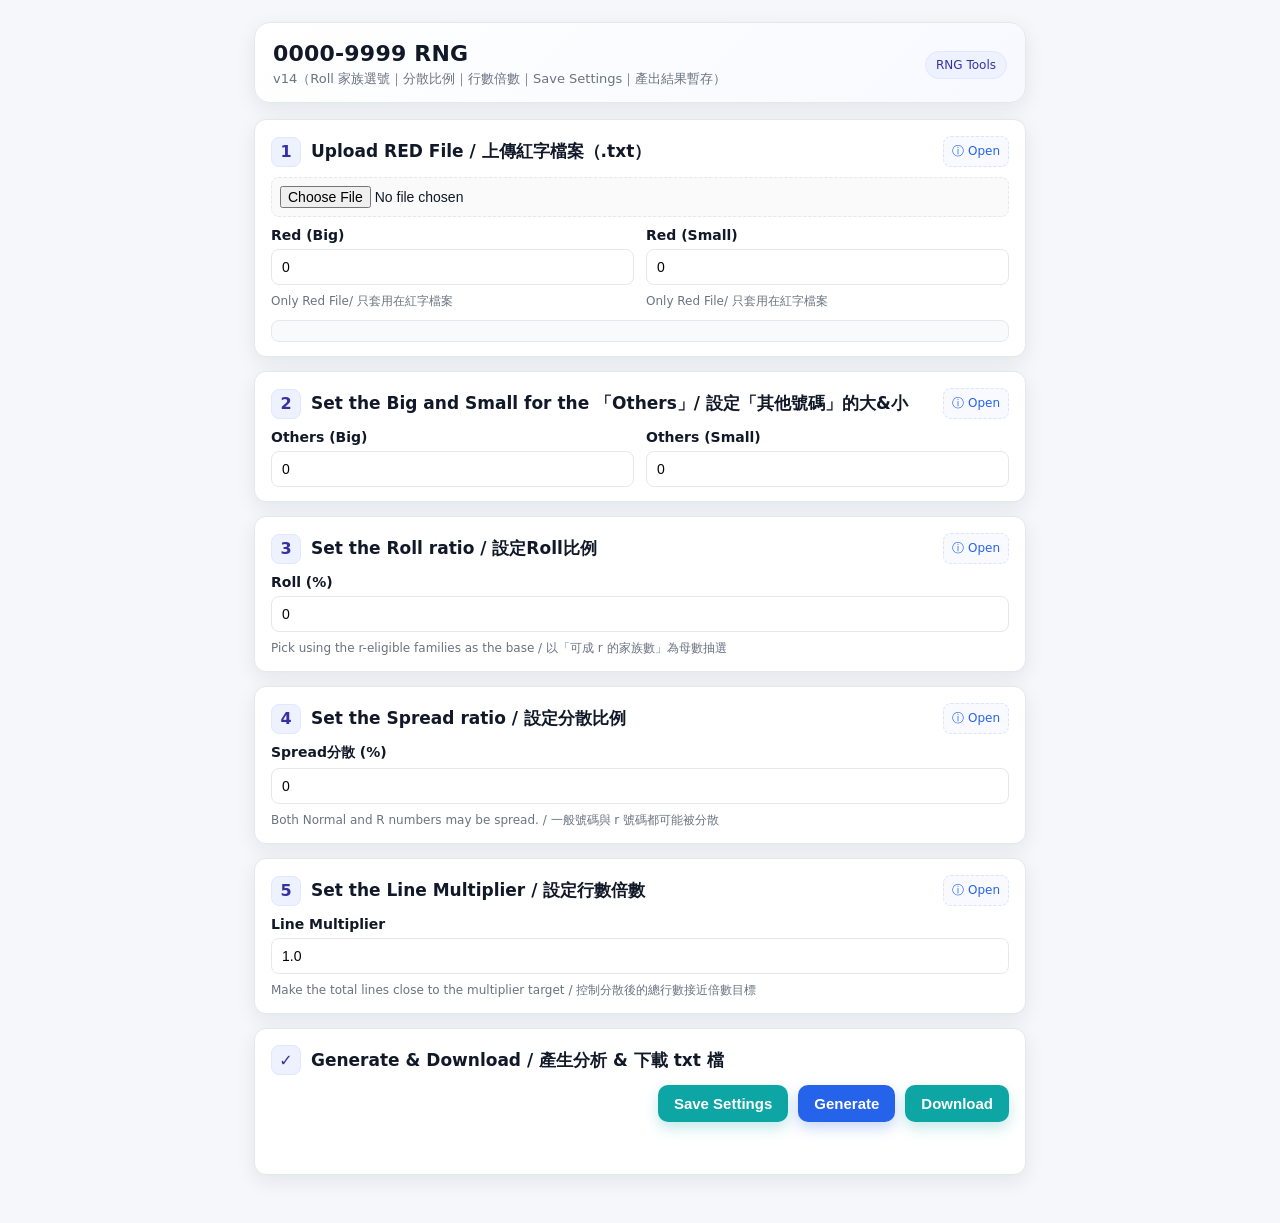
==== commit 5f77360e: "Update GEN.html" ====
--- a/GEN.html
+++ b/GEN.html
@@ -3,7 +3,7 @@
 <head>
   <meta charset="UTF-8" />
   <meta name="viewport" content="width=device-width, initial-scale=1" />
-  <title>0000-9999號碼產生工具GENv13</title>
+  <title>0000-9999號碼產生工具GENv14</title>
 
   <style>
     :root{
@@ -281,7 +281,7 @@
     <div class="header">
       <div class="title-wrap">
         <h1>0000-9999 RNG</h1>
-        <div class="subtitle">Roll 家族選號 + 分散比例 + 行數倍數控制</div>
+        <div class="subtitle">v14（Roll 家族選號｜分散比例｜行數倍數｜Save Settings｜產出結果暫存）</div>
       </div>
       <div class="chip">RNG Tools</div>
     </div>
@@ -491,8 +491,6 @@
   </div>
 
   <script>
-    // ========= GENv9 JS 全保留（不改邏輯） =========
-
     function toggleNote(id, btnEl) {
       const note = document.getElementById(id);
       if (!note) return;
@@ -530,7 +528,7 @@
     const statusDiv = document.getElementById('status');
 
     const SETTINGS_KEY = 'GENv12_settings';
-    const RESULTS_KEY = 'GENv12_results';
+    const RESULTS_KEY  = 'GENv12_results';
 
     function setStatus(text, type = 'ok') {
       statusDiv.textContent = text;
@@ -540,7 +538,7 @@
       else if (type === 'error') statusDiv.classList.add('status-error');
     }
 
-    // ========= 設定儲存 / 載入 (Step 1~5) =========
+    // ========= 設定儲存 / 載入 (Step 1~5，localStorage) =========
     function saveSettings() {
       const data = {
         redBig:   document.getElementById('redBigAmount').value,
@@ -578,7 +576,7 @@
       }
     }
 
-    // ========= 產生結果暫存 / 載入 =========
+    // ========= 結果暫存 / 載入（sessionStorage，關掉瀏覽器就清空） =========
     function saveResults() {
       if (!hasAnalysis) return;
       const data = {
@@ -588,7 +586,7 @@
         ts:           Date.now()
       };
       try {
-        localStorage.setItem(RESULTS_KEY, JSON.stringify(data));
+        sessionStorage.setItem(RESULTS_KEY, JSON.stringify(data));
       } catch (e) {
         console.error(e);
       }
@@ -596,7 +594,7 @@
 
     function loadResults() {
       try {
-        const raw = localStorage.getItem(RESULTS_KEY);
+        const raw = sessionStorage.getItem(RESULTS_KEY);
         if (!raw) return;
         const data = JSON.parse(raw);
         if (!data) return;
@@ -608,8 +606,8 @@
 
         if (hasAnalysis) {
           setStatus(
-            (lastStatsText || '已載入上次產生的結果，可直接按 Download 下載。') +
-            '\n（此為暫存結果，如需更新請重新按 Generate。）',
+            (lastStatsText || '已載入本次視窗先前產生的結果，可直接按 Download 下載。') +
+            '\n（關閉瀏覽器或分頁後將會清除。）',
             'ok'
           );
         }
@@ -710,7 +708,7 @@
 
         lines.forEach(line => {
           // 不 trimStart，保留行首空白，讓「前面有空白」的行被視為無效
-          const raw = line.replace(/\r$/, ''); // 保險去掉多餘的 \r
+          const raw = line.replace(/\r$/, '');
           if (raw === '') return; // 空行直接略過，不算在 totalLines
 
           totalLines++;
@@ -718,13 +716,12 @@
           // 只抓「行首連續的 1～4 位數字」
           const m = raw.match(/^(\d{1,4})/);
           if (!m) {
-            // 行首不是數字（或有空白、符號、文字） → 當作無效行
             ignoredNoLeadingDigits++;
             return;
           }
 
-          const digits = m[1];                 // 抓到的 1～4 位數字
-          const num = digits.padStart(4, '0'); // 左邊補 0 成四位
+          const digits = m[1];
+          const num = digits.padStart(4, '0');
           redSet.add(num);
           effectiveLines++;
         });
@@ -761,7 +758,6 @@
 
       reader.readAsText(file, 'utf-8');
     });
-
 
     function runAnalysis() {
       const redBig = parseFloat(document.getElementById('redBigAmount').value || '0') || 0;
@@ -960,7 +956,7 @@
       // Generate 之前先存 1~5 的設定
       saveSettings();
       runAnalysis();
-      // 產生完成後，把結果也暫存
+      // 產生完成後，把結果暫存到當前 session
       saveResults();
     });
 
@@ -978,7 +974,6 @@
       }
 
       setStatus(lastStatsText + '\n已下載 red_numbers.txt 與 other_numbers.txt（若有紅字）。', 'ok');
-      // 下載後也更新一下暫存（主要是 stats 文字）
       saveResults();
     });
 
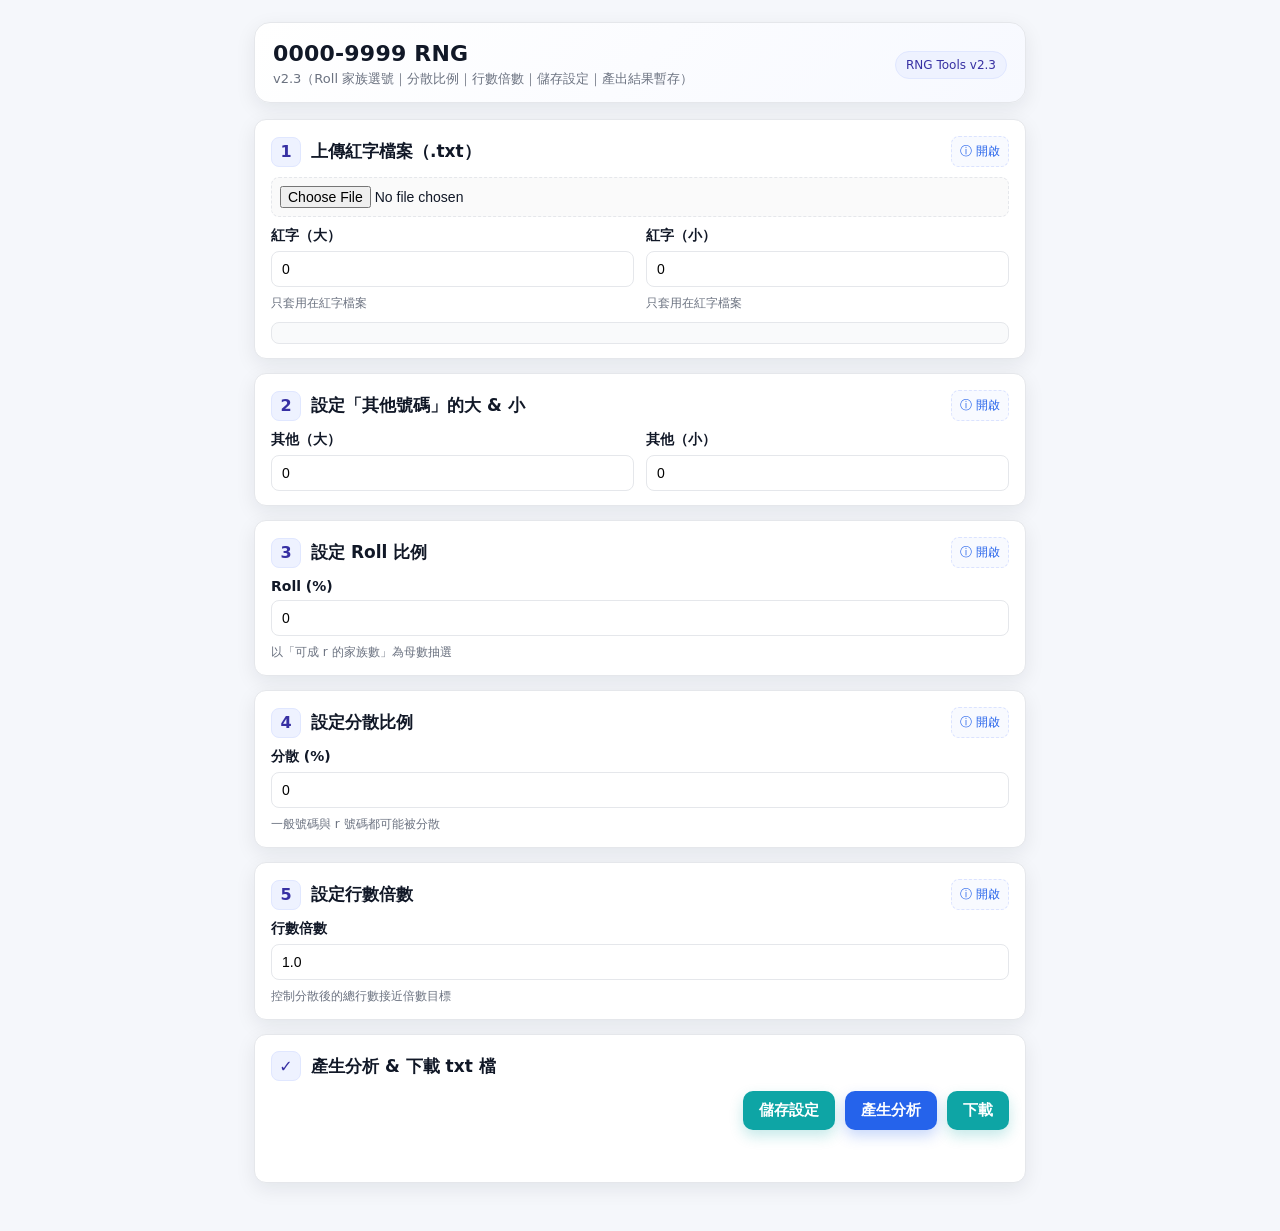
==== commit 8112f8f0: "Initial release of RNG Tools v2.3 with bilingual UI support." ====
--- a/GEN.html
+++ b/GEN.html
@@ -3,287 +3,18 @@
 <head>
   <meta charset="UTF-8" />
   <meta name="viewport" content="width=device-width, initial-scale=1" />
-  <title>0000-9999號碼產生工具GENv14</title>
-
-  <style>
-    :root{
-      --bg: #f5f7fb;
-      --card:#ffffff;
-      --muted:#6b7280;
-      --text:#111827;
-      --line:#e5e7eb;
-      --primary:#2563eb;
-      --primary-2:#1d4ed8;
-      --success:#16a34a;
-      --warn:#f59e0b;
-      --error:#ef4444;
-      --note-bg:#f2f5ff;
-      --note-line:#3b6ff9;
-      --radius: 12px;
-      --shadow: 0 6px 20px rgba(17,24,39,0.08);
-    }
-
-    *{ box-sizing: border-box; }
-    body{
-      margin:0;
-      background:var(--bg);
-      font-family: system-ui, -apple-system, "Segoe UI",
-                   "Microsoft JhengHei", Arial, sans-serif;
-      color:var(--text);
-    }
-
-    /* ✅ v10.7：整體窄版 */
-    .page{
-      max-width: 800px;
-      margin: 22px auto 48px;
-      padding: 0 14px;
-    }
-
-    /* Header */
-    .header{
-      background: linear-gradient(135deg, #ffffff 0%, #f7f9ff 100%);
-      border:1px solid var(--line);
-      border-radius: 16px;
-      padding: 18px 18px 14px;
-      box-shadow: var(--shadow);
-      display:flex;
-      align-items:center;
-      justify-content:space-between;
-      gap:12px;
-      margin-bottom:16px;
-    }
-    .title-wrap{
-      display:flex; flex-direction:column; gap:4px;
-    }
-    h1{
-      margin:0;
-      font-size: 22px;
-      font-weight: 800;
-      letter-spacing: 0.2px;
-    }
-    .subtitle{
-      font-size: 13px;
-      color: var(--muted);
-    }
-    .chip{
-      font-size:12px;
-      padding:6px 10px;
-      background:#eef2ff;
-      color:#3730a3;
-      border-radius:999px;
-      border:1px solid #e0e7ff;
-      white-space:nowrap;
-    }
-
-    /* Cards / Steps */
-    .card{
-      background:var(--card);
-      border:1px solid var(--line);
-      border-radius: var(--radius);
-      box-shadow: var(--shadow);
-      padding: 16px 16px 14px;
-      margin-bottom:14px;
-      position: relative;
-    }
-    .card-head{
-      display:flex;
-      align-items:center;
-      justify-content:space-between;
-      gap:8px;
-      margin-bottom:10px;
-    }
-    .step{
-      display:flex; align-items:center; gap:10px;
-    }
-    .step-badge{
-      width:30px; height:30px;
-      border-radius:8px;
-      background:#eef2ff;
-      color:#3730a3;
-      font-weight:700;
-      display:flex; align-items:center; justify-content:center;
-      border:1px solid #e0e7ff;
-      flex: 0 0 auto;
-    }
-    .card-title{
-      font-size:17px;
-      font-weight:700;
-    }
-
-    /* Toggle note button */
-    .toggle-btn{
-      cursor:pointer;
-      font-size:12px;
-      color:var(--primary);
-      user-select:none;
-      display:flex; align-items:center; gap:6px;
-      padding:6px 8px;
-      border-radius:8px;
-      border:1px dashed #dbe3ff;
-      background:#f8faff;
-      white-space:nowrap;
-    }
-    .toggle-btn:hover{ background:#eef2ff; }
-
-    .note-box{
-      background: var(--note-bg);
-      border-left: 4px solid var(--note-line);
-      padding: 12px 14px;
-      border-radius: 8px;
-      line-height: 1.6;
-      color:#0f172a;
-      font-size:13px;
-      margin-top: 10px;
-      white-space: pre-line;
-    }
-    .hidden{ display:none; }
-
-    /* Form */
-    .form-row{
-      display:grid;
-      grid-template-columns: 1fr 1fr; /* ✅ Grid 等分兩欄 */
-      gap: 10px 12px;
-      margin-top: 2px;
-    }
-    .form-item{
-      display:flex;
-      flex-direction:column;
-      gap:6px;
-    }
-    label{
-      font-size:14px;
-      font-weight:600;
-      color:#111827;
-    }
-    .hint{
-      font-size:12px;
-      color:var(--muted);
-      margin-top:2px;
-    }
-    input[type="number"], input[type="text"]{
-      width:100%;
-      height:36px;
-      padding: 6px 10px;
-      border-radius: 8px;
-      border:1px solid var(--line);
-      outline:none;
-      font-size:14px;
-      background:#fff;
-      transition: border .15s ease, box-shadow .15s ease;
-    }
-    input[type="number"]:focus, input[type="text"]:focus{
-      border-color:#93c5fd;
-      box-shadow: 0 0 0 3px rgba(37,99,235,0.12);
-    }
-    input[type="file"]{
-      width:100%;
-      padding:8px;
-      border:1px dashed var(--line);
-      border-radius: 8px;
-      background:#fafafa;
-      font-size:14px;
-    }
-
-    .half-input {
-      width: 100%;
-      max-width: 100%;
-    }
-
-    .full-input{
-      width:100%;
-      max-width:100%;
-    }
-
-    /* Buttons */
-    .actions{
-      display:flex;
-      align-items:center;
-      justify-content:flex-end;
-      gap:10px;
-      flex-wrap:wrap;
-      margin-top:6px;
-    }
-    button{
-      border:0;
-      cursor:pointer;
-      font-size:15px;
-      font-weight:700;
-      padding: 10px 16px;
-      border-radius: 10px;
-      display:inline-flex; align-items:center; gap:8px;
-      transition: transform .05s ease, background .15s ease, opacity .15s;
-    }
-    button:active{ transform: translateY(1px); }
-    .btn-primary{
-      background:var(--primary);
-      color:#fff;
-      box-shadow: 0 6px 14px rgba(37,99,235,0.25);
-    }
-    .btn-primary:hover{ background:var(--primary-2); }
-    .btn-secondary{
-      background:#0ea5a5;
-      color:#fff;
-      box-shadow: 0 6px 14px rgba(14,165,165,0.24);
-    }
-    .btn-secondary:hover{ opacity:0.95; }
-
-    /* Status / message bar */
-    .msg{
-      margin-top:12px;
-      padding: 12px 14px;
-      border-radius: 10px;
-      font-size:14px;
-      white-space:pre-line;
-      border:1px solid transparent;
-      line-height:1.6;
-    }
-    .status-ok{
-      background:#ecfdf3;
-      border-color:#bbf7d0;
-      color:#0f5132;
-    }
-    .status-warn{
-      background:#fff7ed;
-      border-color:#fed7aa;
-      color:#7a4a00;
-    }
-    .status-error{
-      background:#fef2f2;
-      border-color:#fecaca;
-      color:#7f1d1d;
-    }
-
-    /* Red summary block */
-    #redSummary{
-      margin-top:10px;
-      font-size:13px;
-      color:#0f172a;
-      background:#f9fafb;
-      border:1px solid var(--line);
-      border-radius:8px;
-      padding:10px 12px;
-      white-space:pre-line;
-    }
-
-    /* Responsive */
-    @media (max-width: 680px){
-      .form-row{ grid-template-columns: 1fr; }
-      .actions{ justify-content:stretch; }
-      .actions button{ width:100%; justify-content:center; }
-      .header{ flex-direction:column; align-items:flex-start; }
-      h1{ font-size:20px; }
-    }
-  </style>
+  <title data-i18n-page-title="gen.pageTitle">0000-9999 RNG v2.3</title>
+  <link rel="stylesheet" href="css/gen.css" />
 </head>
 
 <body>
   <div class="page">
     <div class="header">
       <div class="title-wrap">
-        <h1>0000-9999 RNG</h1>
-        <div class="subtitle">v14（Roll 家族選號｜分散比例｜行數倍數｜Save Settings｜產出結果暫存）</div>
+        <h1 data-i18n="gen.title">0000-9999 RNG</h1>
+        <div class="subtitle" data-i18n="gen.subtitle">v2.3</div>
       </div>
-      <div class="chip">RNG Tools</div>
+      <div class="chip" data-i18n="common.chip">RNG Tools v2.3</div>
     </div>
 
     <!-- Step 1 -->
@@ -291,47 +22,27 @@
       <div class="card-head">
         <div class="step">
           <div class="step-badge">1</div>
-          <div class="card-title">Upload RED File / 上傳紅字檔案（.txt）</div>
+          <div class="card-title" data-i18n="gen.step1">Upload RED File</div>
         </div>
-        <div class="toggle-btn" onclick="toggleNote('note1', this)">ⓘ Open</div>
+        <div class="toggle-btn" data-note="note1" onclick="toggleNote('note1', this)">ⓘ Open</div>
       </div>
 
       <input type="file" id="redFile" accept=".txt" />
 
       <div class="form-row" style="margin-top:10px;">
         <div class="form-item">
-          <label>Red (Big)</label>
+          <label data-i18n="gen.redBig">Red (Big)</label>
           <input type="number" id="redBigAmount" value="0" step="1" class="half-input" />
-          <div class="hint">Only Red File/ 只套用在紅字檔案</div>
+          <div class="hint" data-i18n="gen.redHint">Only Red File</div>
         </div>
         <div class="form-item">
-          <label>Red (Small)</label>
+          <label data-i18n="gen.redSmall">Red (Small)</label>
           <input type="number" id="redSmallAmount" value="0" step="1" class="half-input" />
-          <div class="hint">Only Red File/ 只套用在紅字檔案</div>
+          <div class="hint" data-i18n="gen.redHint">Only Red File</div>
         </div>
       </div>
 
-<div id="note1" class="note-box hidden">
-說明：
-1. 每一行只看「行首連續的 1～4 位數字」：
-2. 不足 4 位會自動在左邊補 0：
- - 9 abc      → 0009
- - 58 1-2     → 0058
- - 123 xyz    → 0123
- - 56789 ...  → 5678  （只取前 4 碼）
- - 0009 (R)   → 0009
- - 0058r      → 0058
-
-3. 行首不能有空白或非數字：
- - 「 1234」（前面有空格）
- - 「ABCD 1234」
- - 這些行都會被忽略，不會當成紅字。
-
-4. 每一行只會抓「第一段」數字，後面內容都忽略。
-5. 編碼建議 UTF-8，換行可以是 Windows (CRLF) 或 Unix (LF)。
-6. 紅字大萬 / 小萬只套用於紅字檔案，與其他號碼分開計算。
-</div>
-
+      <div id="note1" class="note-box hidden" data-i18n-html="gen.note1"></div>
       <div id="redSummary"></div>
     </section>
 
@@ -340,33 +51,23 @@
       <div class="card-head">
         <div class="step">
           <div class="step-badge">2</div>
-          <div class="card-title">Set the Big and Small for the 「Others」/ 設定「其他號碼」的大&小</div>
+          <div class="card-title" data-i18n="gen.step2">Set Others Big & Small</div>
         </div>
-        <div class="toggle-btn" onclick="toggleNote('note2', this)">ⓘ Open</div>
+        <div class="toggle-btn" data-note="note2" onclick="toggleNote('note2', this)">ⓘ Open</div>
       </div>
 
       <div class="form-row">
         <div class="form-item">
-          <label>Others (Big)</label>
+          <label data-i18n="gen.othersBig">Others (Big)</label>
           <input type="number" id="bigAmount" value="0" step="1" class="half-input" />
         </div>
         <div class="form-item">
-          <label>Others (Small)</label>
+          <label data-i18n="gen.othersSmall">Others (Small)</label>
           <input type="number" id="smallAmount" value="0" step="1" class="half-input" />
         </div>
       </div>
 
-      <div id="note2" class="note-box hidden">
-Notes:
-1. Applies only to non-red numbers.
-2. Example: 0000 → 2 4 when Big=2, Small=4.
-3. Spread/multiplier support integer Big/Small only.
-
-說明：
-1. 只對「非紅字」的號碼套用。
-2. 例：大萬=2，小萬=4 時，一般號碼會是：0000 2 4
-3. 分散與倍數控制目前只支援 Big / Small 為整數。
-      </div>
+      <div id="note2" class="note-box hidden" data-i18n-html="gen.note2"></div>
     </section>
 
     <!-- Step 3 -->
@@ -374,36 +75,20 @@
       <div class="card-head">
         <div class="step">
           <div class="step-badge">3</div>
-          <div class="card-title">Set the Roll ratio / 設定Roll比例</div>
+          <div class="card-title" data-i18n="gen.step3">Set Roll Ratio</div>
         </div>
-        <div class="toggle-btn" onclick="toggleNote('note3', this)">ⓘ Open</div>
+        <div class="toggle-btn" data-note="note3" onclick="toggleNote('note3', this)">ⓘ Open</div>
       </div>
 
       <div class="form-row">
         <div class="form-item" style="grid-column: 1 / -1;">
-          <label>Roll (%)</label>
+          <label data-i18n="gen.rollPct">Roll (%)</label>
           <input type="number" id="rollRatio" value="0" min="0" max="100" class="full-input" />
-          <div class="hint">Pick using the r-eligible families as the base / 以「可成 r 的家族數」為母數抽選</div>
+          <div class="hint" data-i18n="gen.rollHint">Roll hint</div>
         </div>
       </div>
 
-      <div id="note3" class="note-box hidden">
-Roll Selection Rules (Family-based):
-1. Groups are formed by digit combinations (excluding red numbers).
-For example: 0015 / 0105 / 1500 / 5001… → same family.
-2. A family is r-eligible only if no member is red and it has ≥2 distinct digits.
-3. Roll ratio uses the count of r-eligible families as the base.
-4. Each selected family outputs only one baseline r.
-
-Roll 選號規則（以「家族」為母數）：
-1. 0000-9999（扣紅字）依「數字組合」分家族，例如：
-   0015 / 0105 / 1500 / 5001... -> 同一家族。
-2. 一個家族可成 r 條件：
-   - 家族內全部成員都不是紅字（有紅字就整組封印）
-   - 這組數字本身至少 2 種不同數字
-3. Roll 比例以「可成 r 的家族數」為母數取比例。
-4. 被選中的家族只輸出 1 個 baseline r，其餘排列不再出現。
-      </div>
+      <div id="note3" class="note-box hidden" data-i18n-html="gen.note3"></div>
     </section>
 
     <!-- Step 4 -->
@@ -411,32 +96,20 @@
       <div class="card-head">
         <div class="step">
           <div class="step-badge">4</div>
-          <div class="card-title">Set the Spread ratio / 設定分散比例</div>
+          <div class="card-title" data-i18n="gen.step4">Set Spread Ratio</div>
         </div>
-        <div class="toggle-btn" onclick="toggleNote('note4', this)">ⓘ Open</div>
+        <div class="toggle-btn" data-note="note4" onclick="toggleNote('note4', this)">ⓘ Open</div>
       </div>
 
       <div class="form-row">
         <div class="form-item" style="grid-column: 1 / -1;">
-          <label>Spread分散 (%)</label>
+          <label data-i18n="gen.spreadPct">Spread (%)</label>
           <input type="number" id="spreadRatio" value="0" min="0" max="100" class="full-input" />
-          <div class="hint">Both Normal and R numbers may be spread. / 一般號碼與 r 號碼都可能被分散</div>
+          <div class="hint" data-i18n="gen.spreadHint">Spread hint</div>
         </div>
       </div>
 
-      <div id="note4" class="note-box hidden">
-Spread Logic:
-1. Randomly pick lines to spread (normal + r).
-2. Split selected lines; total Big/Small stays the same.
-3. Avoid generating lines with Big=0 & Small=0.
-4. Unselected lines remain as one line.
-
-分散邏輯：
-1. 依比例隨機選出要分散的行（一般 + r）。
-2. 被選中的行拆成多行，Big/Small 總和不變。
-3. 拆分後會盡量避免出現 Big=0 且 Small=0 的行。
-4. 未被選中則維持一行。
-      </div>
+      <div id="note4" class="note-box hidden" data-i18n-html="gen.note4"></div>
     </section>
 
     <!-- Step 5 -->
@@ -444,31 +117,20 @@
       <div class="card-head">
         <div class="step">
           <div class="step-badge">5</div>
-          <div class="card-title">Set the Line Multiplier / 設定行數倍數</div>
+          <div class="card-title" data-i18n="gen.step5">Set Line Multiplier</div>
         </div>
-        <div class="toggle-btn" onclick="toggleNote('note5', this)">ⓘ Open</div>
+        <div class="toggle-btn" data-note="note5" onclick="toggleNote('note5', this)">ⓘ Open</div>
       </div>
 
       <div class="form-row">
         <div class="form-item" style="grid-column: 1 / -1;">
-          <label>Line Multiplier</label>
+          <label data-i18n="gen.lineMult">Line Multiplier</label>
           <input type="number" id="lineMultiplier" value="1.0" step="0.1" min="1" class="full-input" />
-          <div class="hint">Make the total lines close to the multiplier target / 控制分散後的總行數接近倍數目標</div>
+          <div class="hint" data-i18n="gen.lineMultHint">Line multiplier hint</div>
         </div>
       </div>
 
-      <div id="note5" class="note-box hidden">
-Notes:
-1. Base lines = the lines after Roll, before spreading (excluding red numbers).
-2. Multiplier 1.4 → target ≈ base lines × 1.4
-3. The spread ratio decides which numbers get split; the multiplier decides how many parts each line is split into.
-4. If the multiplier is too small, the minimum achievable value will be used instead.
-
-1. 基礎行數 = Roll 後、未分散前行數（不含紅字）。
-2. 倍數 1.4 → 目標 ≈ 基礎行數 × 1.4
-3. 分散比例決定選誰拆；倍數決定每行拆幾份。
-4. 若倍數過小，會以「可達最小值」為準。
-      </div>
+      <div id="note5" class="note-box hidden" data-i18n-html="gen.note5"></div>
     </section>
 
     <!-- Actions -->
@@ -476,511 +138,20 @@
       <div class="card-head">
         <div class="step">
           <div class="step-badge">✓</div>
-          <div class="card-title">Generate & Download / 產生分析 & 下載 txt 檔</div>
+          <div class="card-title" data-i18n="gen.stepDone">Generate & Download</div>
         </div>
       </div>
 
       <div class="actions">
-        <button class="btn-secondary" id="saveBtn">Save Settings</button>
-        <button class="btn-primary" id="analyzeBtn">Generate</button>
-        <button class="btn-secondary" id="downloadBtn">Download</button>
+        <button class="btn-secondary" id="saveBtn" data-i18n="gen.saveSettings">Save Settings</button>
+        <button class="btn-primary" id="analyzeBtn" data-i18n="gen.generate">Generate</button>
+        <button class="btn-secondary" id="downloadBtn" data-i18n="gen.download">Download</button>
       </div>
 
       <div id="status" class="msg"></div>
     </section>
   </div>
-
-  <script>
-    function toggleNote(id, btnEl) {
-      const note = document.getElementById(id);
-      if (!note) return;
-      if (note.classList.contains('hidden')) {
-        note.classList.remove('hidden');
-        btnEl.textContent = 'ⓘ Close';
-      } else {
-        note.classList.add('hidden');
-        btnEl.textContent = 'ⓘ Open';
-      }
-    }
-
-    function downloadTextFile(filename, content) {
-      const blob = new Blob([content], { type: 'text/plain;charset=utf-8' });
-      const url = URL.createObjectURL(blob);
-      const a = document.createElement('a');
-      a.href = url;
-      a.download = filename;
-      document.body.appendChild(a);
-      a.click();
-      document.body.removeChild(a);
-      URL.revokeObjectURL(url);
-    }
-
-    let redSet = new Set();
-    let redRForbiddenSet = new Set();
-
-    let lastRedContent = '';
-    let lastOtherContent = '';
-    let lastStatsText = '';
-    let hasAnalysis = false;
-
-    const redFileInput = document.getElementById('redFile');
-    const redSummary = document.getElementById('redSummary');
-    const statusDiv = document.getElementById('status');
-
-    const SETTINGS_KEY = 'GENv12_settings';
-    const RESULTS_KEY  = 'GENv12_results';
-
-    function setStatus(text, type = 'ok') {
-      statusDiv.textContent = text;
-      statusDiv.className = 'msg';
-      if (type === 'ok') statusDiv.classList.add('status-ok');
-      else if (type === 'warn') statusDiv.classList.add('status-warn');
-      else if (type === 'error') statusDiv.classList.add('status-error');
-    }
-
-    // ========= 設定儲存 / 載入 (Step 1~5，localStorage) =========
-    function saveSettings() {
-      const data = {
-        redBig:   document.getElementById('redBigAmount').value,
-        redSmall: document.getElementById('redSmallAmount').value,
-        big:      document.getElementById('bigAmount').value,
-        small:    document.getElementById('smallAmount').value,
-        roll:     document.getElementById('rollRatio').value,
-        spread:   document.getElementById('spreadRatio').value,
-        mult:     document.getElementById('lineMultiplier').value
-      };
-      try {
-        localStorage.setItem(SETTINGS_KEY, JSON.stringify(data));
-        setStatus('Settings saved; will auto-apply next time. / 設定已儲存，下次開啟頁面會自動套用。', 'ok');
-      } catch (e) {
-        console.error(e);
-        setStatus('儲存設定失敗（localStorage 可能被關閉）。', 'error');
-      }
-    }
-
-    function loadSettings() {
-      try {
-        const raw = localStorage.getItem(SETTINGS_KEY);
-        if (!raw) return;
-        const data = JSON.parse(raw);
-
-        if (data.redBig   !== undefined) document.getElementById('redBigAmount').value   = data.redBig;
-        if (data.redSmall !== undefined) document.getElementById('redSmallAmount').value = data.redSmall;
-        if (data.big      !== undefined) document.getElementById('bigAmount').value      = data.big;
-        if (data.small    !== undefined) document.getElementById('smallAmount').value    = data.small;
-        if (data.roll     !== undefined) document.getElementById('rollRatio').value      = data.roll;
-        if (data.spread   !== undefined) document.getElementById('spreadRatio').value    = data.spread;
-        if (data.mult     !== undefined) document.getElementById('lineMultiplier').value = data.mult;
-      } catch (e) {
-        console.error(e);
-      }
-    }
-
-    // ========= 結果暫存 / 載入（sessionStorage，關掉瀏覽器就清空） =========
-    function saveResults() {
-      if (!hasAnalysis) return;
-      const data = {
-        redContent:   lastRedContent,
-        otherContent: lastOtherContent,
-        stats:        lastStatsText,
-        ts:           Date.now()
-      };
-      try {
-        sessionStorage.setItem(RESULTS_KEY, JSON.stringify(data));
-      } catch (e) {
-        console.error(e);
-      }
-    }
-
-    function loadResults() {
-      try {
-        const raw = sessionStorage.getItem(RESULTS_KEY);
-        if (!raw) return;
-        const data = JSON.parse(raw);
-        if (!data) return;
-
-        lastRedContent   = data.redContent   || '';
-        lastOtherContent = data.otherContent || '';
-        lastStatsText    = data.stats        || '';
-        hasAnalysis      = !!(lastRedContent || lastOtherContent);
-
-        if (hasAnalysis) {
-          setStatus(
-            (lastStatsText || '已載入本次視窗先前產生的結果，可直接按 Download 下載。') +
-            '\n（關閉瀏覽器或分頁後將會清除。）',
-            'ok'
-          );
-        }
-      } catch (e) {
-        console.error(e);
-      }
-    }
-
-    function getPermutations(numStr) {
-      const chars = numStr.split('');
-      const results = new Set();
-      function backtrack(path, used) {
-        if (path.length === chars.length) { results.add(path.join('')); return; }
-        for (let i = 0; i < chars.length; i++) {
-          if (used[i]) continue;
-          used[i] = true; path.push(chars[i]);
-          backtrack(path, used);
-          path.pop(); used[i] = false;
-        }
-      }
-      backtrack([], Array(chars.length).fill(false));
-      return Array.from(results);
-    }
-
-    function canBeR(num) {
-      const uniqueDigits = new Set(num.split(''));
-      return uniqueDigits.size >= 2;
-    }
-
-    function shuffle(array) {
-      for (let i = array.length - 1; i > 0; i--) {
-        const j = Math.floor(Math.random() * (i + 1));
-        [array[i], array[j]] = [array[j], array[i]];
-      }
-    }
-
-    function randomPartition(sum, parts) {
-      if (sum <= 0) return Array(parts).fill(0);
-      const cuts = [];
-      for (let i = 0; i < parts - 1; i++) cuts.push(Math.floor(Math.random() * (sum + 1)));
-      cuts.sort((a, b) => a - b);
-      const result = [];
-      let prev = 0;
-      for (let i = 0; i < parts - 1; i++) { result.push(cuts[i] - prev); prev = cuts[i]; }
-      result.push(sum - prev);
-      return result;
-    }
-
-    function generateNonZeroZeroParts(totalBig, totalSmall, partsCount) {
-      let bigParts = [];
-      let smallParts = [];
-      let ok = false;
-
-      for (let attempt = 0; attempt < 20; attempt++) {
-        bigParts = randomPartition(totalBig, partsCount);
-        smallParts = randomPartition(totalSmall, partsCount);
-        ok = true;
-        for (let j = 0; j < partsCount; j++) {
-          if (bigParts[j] === 0 && smallParts[j] === 0) { ok = false; break; }
-        }
-        if (ok) return { bigParts, smallParts };
-      }
-
-      for (let j = 0; j < partsCount; j++) {
-        if (bigParts[j] === 0 && smallParts[j] === 0) {
-          let borrowed = false;
-          for (let k = 0; k < partsCount; k++) {
-            if (k === j) continue;
-            if (bigParts[k] > 0) { bigParts[k] -= 1; bigParts[j] += 1; borrowed = true; break; }
-          }
-          if (!borrowed) {
-            for (let k = 0; k < partsCount; k++) {
-              if (k === j) continue;
-              if (smallParts[k] > 0) { smallParts[k] -= 1; smallParts[j] += 1; break; }
-            }
-          }
-        }
-      }
-      return { bigParts, smallParts };
-    }
-
-    redFileInput.addEventListener('change', function () {
-      const file = redFileInput.files[0];
-      // 重置紅字集合
-      redSet = new Set();
-      redRForbiddenSet = new Set();
-      redSummary.textContent = '';
-      if (!file) return;
-
-      const reader = new FileReader();
-      reader.onload = function (e) {
-        const text = e.target.result || '';
-        const lines = text.split(/\r?\n/);
-
-        let totalLines = 0;              // 檔案總行數（含無效行）
-        let effectiveLines = 0;          // 有成功抓到「開頭數字」的行數
-        let ignoredNoLeadingDigits = 0;  // 不是「數字開頭」的行數（含前面有空白）
-
-        lines.forEach(line => {
-          // 不 trimStart，保留行首空白，讓「前面有空白」的行被視為無效
-          const raw = line.replace(/\r$/, '');
-          if (raw === '') return; // 空行直接略過，不算在 totalLines
-
-          totalLines++;
-
-          // 只抓「行首連續的 1～4 位數字」
-          const m = raw.match(/^(\d{1,4})/);
-          if (!m) {
-            ignoredNoLeadingDigits++;
-            return;
-          }
-
-          const digits = m[1];
-          const num = digits.padStart(4, '0');
-          redSet.add(num);
-          effectiveLines++;
-        });
-
-        // 根據紅字家族，標記「禁止成為 r 基底」的排列
-        redSet.forEach(rn => {
-          if (canBeR(rn)) {
-            const perms = getPermutations(rn);
-            perms.forEach(p => {
-              if (!redSet.has(p)) {
-                redRForbiddenSet.add(p);
-              }
-            });
-          }
-        });
-
-        let msg =
-          `已讀取紅字（不重複）：${redSet.size} 組\n` +
-          `檔案總行數：${totalLines}\n` +
-          `成功辨識為號碼的行數：${effectiveLines}`;
-
-        if (ignoredNoLeadingDigits > 0) {
-          msg += `\n有 ${ignoredNoLeadingDigits} 行不是「以數字開頭」（或前面有空白），已忽略。`;
-        }
-
-        msg += `\n禁止成為 r 基底的排列家族成員數量：${redRForbiddenSet.size}`;
-
-        redSummary.textContent = msg;
-      };
-
-      reader.onerror = function () {
-        redSummary.textContent = '讀取檔案失敗，請再試一次。';
-      };
-
-      reader.readAsText(file, 'utf-8');
-    });
-
-    function runAnalysis() {
-      const redBig = parseFloat(document.getElementById('redBigAmount').value || '0') || 0;
-      const redSmall = parseFloat(document.getElementById('redSmallAmount').value || '0') || 0;
-
-      const big = parseFloat(document.getElementById('bigAmount').value || '0') || 0;
-      const small = parseFloat(document.getElementById('smallAmount').value || '0') || 0;
-      let rollRatio = parseFloat(document.getElementById('rollRatio').value || '0') || 0;
-      let spreadRatio = parseFloat(document.getElementById('spreadRatio').value || '0') || 0;
-      let lineMultiplier = parseFloat(document.getElementById('lineMultiplier').value || '1') || 1;
-
-      if (rollRatio < 0) rollRatio = 0;
-      if (rollRatio > 100) rollRatio = 100;
-      if (spreadRatio < 0) spreadRatio = 0;
-      if (spreadRatio > 100) spreadRatio = 100;
-      if (lineMultiplier < 1) lineMultiplier = 1;
-
-      const bigIsInt = Number.isInteger(big);
-      const smallIsInt = Number.isInteger(small);
-
-      if (!redFileInput.files[0]) {
-        if (!confirm('Red file not uploaded. Generate all numbers (0000–9999) anyway? / 尚未上傳紅字檔，確定要直接產生 0000-9999 全部號碼？')) {
-          setStatus('已取消產生分析。', 'warn');
-          return;
-        }
-      }
-
-      const nonRedNumbers = [];
-      const familyMap = {};
-
-      for (let i = 0; i < 10000; i++) {
-        const num = i.toString().padStart(4, '0');
-        if (redSet.has(num)) continue;
-
-        nonRedNumbers.push(num);
-        const key = num.split('').sort().join('');
-        if (!familyMap[key]) familyMap[key] = { members: [] };
-        familyMap[key].members.push(num);
-      }
-
-      const candidateFamilies = [];
-      for (const key in familyMap) {
-        const members = familyMap[key].members;
-        if (!members || members.length === 0) continue;
-
-        const sample = members[0];
-        if (!canBeR(sample)) continue;
-        if (redRForbiddenSet.has(sample)) continue;
-
-        candidateFamilies.push({ key, members });
-      }
-
-      let chosenFamilyKeys = new Set();
-      if (rollRatio > 0 && candidateFamilies.length > 0) {
-        shuffle(candidateFamilies);
-        const totalFamilies = candidateFamilies.length;
-        const targetFamilies = Math.floor(totalFamilies * (rollRatio / 100));
-        const chosen = candidateFamilies.slice(0, targetFamilies);
-        chosen.forEach(f => chosenFamilyKeys.add(f.key));
-      }
-
-      const baselineMap = {};
-      candidateFamilies.forEach(f => {
-        if (!chosenFamilyKeys.has(f.key)) return;
-        const members = f.members;
-        const rndIndex = Math.floor(Math.random() * members.length);
-        baselineMap[f.key] = members[rndIndex];
-      });
-
-      const entries = [];
-      nonRedNumbers.forEach(num => {
-        const key = num.split('').sort().join('');
-        if (chosenFamilyKeys.has(key)) {
-          if (baselineMap[key] === num) entries.push({ num: num + 'r', isR: true, big, small });
-        } else {
-          entries.push({ num, isR: false, big, small });
-        }
-      });
-
-      const baseLines = entries.length;
-
-      let redLinesText = [];
-      let redLinesCount = 0;
-      if (redSet.size > 0) {
-        const sortedReds = Array.from(redSet).sort();
-        redLinesText = sortedReds.map(num => `${num} ${redBig} ${redSmall}`);
-        redLinesCount = redLinesText.length;
-      }
-
-      if (!bigIsInt || !smallIsInt) {
-        const linesText = entries.map(e => `${e.num} ${e.big} ${e.small}`);
-
-        lastRedContent = redLinesText.join('\n');
-        lastOtherContent = linesText.join('\n');
-        hasAnalysis = true;
-
-        let msg =
-          `Big / Small 不是整數，分散與倍數控制未啟用。\n` +
-          `紅字行數：${redLinesCount} 行（檔名：red_numbers.txt）\n` +
-          `其他基礎行數（Roll 後未分散）：${baseLines} 行。\n` +
-          `其他檔案檔名：other_numbers.txt\n\n` +
-          `分析已完成，如要下載請按「下載 txt 檔」。`;
-        lastStatsText = msg;
-        setStatus(msg, 'warn');
-        return;
-      }
-
-      const eligibleIndices = [];
-      for (let i = 0; i < entries.length; i++) eligibleIndices.push(i);
-
-      let spreadCount = 0;
-      let selectedSpreadIndices = [];
-      if (spreadRatio > 0 && eligibleIndices.length > 0) {
-        shuffle(eligibleIndices);
-        spreadCount = Math.floor(eligibleIndices.length * (spreadRatio / 100));
-        selectedSpreadIndices = eligibleIndices.slice(0, spreadCount);
-      }
-
-      let targetLinesRaw = Math.round(baseLines * lineMultiplier);
-      const minLines = baseLines + spreadCount;
-      if (targetLinesRaw < minLines) targetLinesRaw = minLines;
-
-      const additionalNeeded = targetLinesRaw - baseLines;
-      const parts = new Array(entries.length).fill(1);
-
-      let currentExtra = 0;
-      selectedSpreadIndices.forEach(idx => { parts[idx] = 2; currentExtra += 1; });
-
-      let remainingExtra = additionalNeeded - currentExtra;
-      if (remainingExtra < 0) remainingExtra = 0;
-
-      const spreadN = selectedSpreadIndices.length;
-      while (remainingExtra > 0 && spreadN > 0) {
-        const idx = selectedSpreadIndices[Math.floor(Math.random() * spreadN)];
-        parts[idx] += 1;
-        remainingExtra -= 1;
-      }
-
-      const linesText = [];
-      let zeroZeroLines = 0;
-
-      for (let i = 0; i < entries.length; i++) {
-        const entry = entries[i];
-        const p = parts[i];
-
-        if (p === 1) {
-          if (entry.big === 0 && entry.small === 0) zeroZeroLines++;
-          linesText.push(`${entry.num} ${entry.big} ${entry.small}`);
-        } else {
-          const { bigParts, smallParts } = generateNonZeroZeroParts(entry.big, entry.small, p);
-          for (let j = 0; j < p; j++) {
-            const bVal = bigParts[j];
-            const sVal = smallParts[j];
-            if (bVal === 0 && sVal === 0) zeroZeroLines++;
-            linesText.push(`${entry.num} ${bVal} ${sVal}`);
-          }
-        }
-      }
-
-      const finalLines = linesText.length;
-
-      lastRedContent = redLinesText.join('\n');
-      lastOtherContent = linesText.join('\n');
-      hasAnalysis = true;
-
-      let msg =
-        `Analysis completed (not downloaded yet).\n` +
-        `Red lines: ${redLinesCount} (file: red_numbers.txt)\n` +
-        `Base lines (after Roll, before spread): ${baseLines}\n` +
-        `Lines selected for spread: ${spreadCount}\n` +
-        `Line multiplier: ${lineMultiplier}\n` +
-        `Final output lines: ${finalLines}\n` +
-        `Other file: other_numbers.txt\n\n` +
-        `If not satisfied, click “Generate” again.\n` +
-        `Click “Download” when ready.\n\n` +
-
-        `分析已完成（尚未下載檔案）。\n` +
-        `紅字行數：${redLinesCount} 行（檔名：red_numbers.txt）\n` +
-        `其他基礎行數（Roll 後未分散）：${baseLines}\n` +
-        `被選中分散的行數：${spreadCount}\n` +
-        `設定行數倍數：${lineMultiplier}\n` +
-        `實際輸出行數（含分散後）：${finalLines}\n` +
-        `偵測到 Big=0 且 Small=0 的行數（理論上接近 0）：${zeroZeroLines}\n` +
-        `其他檔案檔名：other_numbers.txt\n\n` +
-        `若不滿意，可再按一次「產生分析」重新亂數。\n` +
-        `確定可以後，再按「下載 txt 檔」下載目前這一版結果。`;
-
-      lastStatsText = msg;
-      setStatus(msg, 'ok');
-    }
-
-    // 綁定按鈕 & 載入設定/結果
-    document.getElementById('saveBtn').addEventListener('click', saveSettings);
-
-    document.getElementById('analyzeBtn').addEventListener('click', function () {
-      // Generate 之前先存 1~5 的設定
-      saveSettings();
-      runAnalysis();
-      // 產生完成後，把結果暫存到當前 session
-      saveResults();
-    });
-
-    document.getElementById('downloadBtn').addEventListener('click', function () {
-      if (!hasAnalysis) {
-        setStatus('尚未產生分析，請先按「Generate」。', 'warn');
-        return;
-      }
-
-      if (lastRedContent && lastRedContent.trim().length > 0) {
-        downloadTextFile('red_numbers.txt', lastRedContent);
-      }
-      if (lastOtherContent && lastOtherContent.trim().length > 0) {
-        downloadTextFile('other_numbers.txt', lastOtherContent);
-      }
-
-      setStatus(lastStatsText + '\n已下載 red_numbers.txt 與 other_numbers.txt（若有紅字）。', 'ok');
-      saveResults();
-    });
-
-    window.addEventListener('DOMContentLoaded', function () {
-      loadSettings();
-      loadResults();
-    });
-  </script>
+  <script src="js/i18n.js"></script>
+  <script src="js/gen.js"></script>
 </body>
 </html>
--- a/css/gen.css
+++ b/css/gen.css
@@ -0,0 +1,293 @@
+:root{
+      --bg: #f5f7fb;
+      --card:#ffffff;
+      --muted:#6b7280;
+      --text:#111827;
+      --line:#e5e7eb;
+      --primary:#2563eb;
+      --primary-2:#1d4ed8;
+      --success:#16a34a;
+      --warn:#f59e0b;
+      --error:#ef4444;
+      --note-bg:#f2f5ff;
+      --note-line:#3b6ff9;
+      --radius: 12px;
+      --shadow: 0 6px 20px rgba(17,24,39,0.08);
+    }
+
+    *{ box-sizing: border-box; }
+    body{
+      margin:0;
+      background:var(--bg);
+      font-family: system-ui, -apple-system, "Segoe UI",
+                   "Microsoft JhengHei", Arial, sans-serif;
+      color:var(--text);
+    }
+
+    /* ✅ v10.7：整體窄版 */
+    .page{
+      max-width: 800px;
+      margin: 22px auto 48px;
+      padding: 0 14px;
+    }
+
+    /* Header */
+    .header{
+      background: linear-gradient(135deg, #ffffff 0%, #f7f9ff 100%);
+      border:1px solid var(--line);
+      border-radius: 16px;
+      padding: 18px 18px 14px;
+      box-shadow: var(--shadow);
+      display:flex;
+      align-items:center;
+      justify-content:space-between;
+      gap:12px;
+      margin-bottom:16px;
+    }
+    .title-wrap{
+      display:flex; flex-direction:column; gap:4px;
+    }
+    .header-right{
+      display:flex;
+      flex-direction:column;
+      align-items:flex-end;
+      gap:8px;
+    }
+    .lang-switch{
+      display:flex;
+      gap:4px;
+    }
+    .lang-btn{
+      padding:4px 10px;
+      border-radius:999px;
+      border:1px solid var(--line);
+      background:#fff;
+      font-size:12px;
+      font-weight:600;
+      cursor:pointer;
+      color:#4b5563;
+    }
+    .lang-btn:hover{ background:#f3f4f6; }
+    .lang-btn.active{
+      background:#e5edff;
+      border-color:#2563eb;
+      color:#1d4ed8;
+    }
+    h1{
+      margin:0;
+      font-size: 22px;
+      font-weight: 800;
+      letter-spacing: 0.2px;
+    }
+    .subtitle{
+      font-size: 13px;
+      color: var(--muted);
+    }
+    .chip{
+      font-size:12px;
+      padding:6px 10px;
+      background:#eef2ff;
+      color:#3730a3;
+      border-radius:999px;
+      border:1px solid #e0e7ff;
+      white-space:nowrap;
+    }
+
+    /* Cards / Steps */
+    .card{
+      background:var(--card);
+      border:1px solid var(--line);
+      border-radius: var(--radius);
+      box-shadow: var(--shadow);
+      padding: 16px 16px 14px;
+      margin-bottom:14px;
+      position: relative;
+    }
+    .card-head{
+      display:flex;
+      align-items:center;
+      justify-content:space-between;
+      gap:8px;
+      margin-bottom:10px;
+    }
+    .step{
+      display:flex; align-items:center; gap:10px;
+    }
+    .step-badge{
+      width:30px; height:30px;
+      border-radius:8px;
+      background:#eef2ff;
+      color:#3730a3;
+      font-weight:700;
+      display:flex; align-items:center; justify-content:center;
+      border:1px solid #e0e7ff;
+      flex: 0 0 auto;
+    }
+    .card-title{
+      font-size:17px;
+      font-weight:700;
+    }
+
+    /* Toggle note button */
+    .toggle-btn{
+      cursor:pointer;
+      font-size:12px;
+      color:var(--primary);
+      user-select:none;
+      display:flex; align-items:center; gap:6px;
+      padding:6px 8px;
+      border-radius:8px;
+      border:1px dashed #dbe3ff;
+      background:#f8faff;
+      white-space:nowrap;
+    }
+    .toggle-btn:hover{ background:#eef2ff; }
+
+    .note-box{
+      background: var(--note-bg);
+      border-left: 4px solid var(--note-line);
+      padding: 12px 14px;
+      border-radius: 8px;
+      line-height: 1.6;
+      color:#0f172a;
+      font-size:13px;
+      margin-top: 10px;
+      white-space: pre-line;
+    }
+    .hidden{ display:none; }
+
+    /* Form */
+    .form-row{
+      display:grid;
+      grid-template-columns: 1fr 1fr; /* ✅ Grid 等分兩欄 */
+      gap: 10px 12px;
+      margin-top: 2px;
+    }
+    .form-item{
+      display:flex;
+      flex-direction:column;
+      gap:6px;
+    }
+    label{
+      font-size:14px;
+      font-weight:600;
+      color:#111827;
+    }
+    .hint{
+      font-size:12px;
+      color:var(--muted);
+      margin-top:2px;
+    }
+    input[type="number"], input[type="text"]{
+      width:100%;
+      height:36px;
+      padding: 6px 10px;
+      border-radius: 8px;
+      border:1px solid var(--line);
+      outline:none;
+      font-size:14px;
+      background:#fff;
+      transition: border .15s ease, box-shadow .15s ease;
+    }
+    input[type="number"]:focus, input[type="text"]:focus{
+      border-color:#93c5fd;
+      box-shadow: 0 0 0 3px rgba(37,99,235,0.12);
+    }
+    input[type="file"]{
+      width:100%;
+      padding:8px;
+      border:1px dashed var(--line);
+      border-radius: 8px;
+      background:#fafafa;
+      font-size:14px;
+    }
+
+    .half-input {
+      width: 100%;
+      max-width: 100%;
+    }
+
+    .full-input{
+      width:100%;
+      max-width:100%;
+    }
+
+    /* Buttons */
+    .actions{
+      display:flex;
+      align-items:center;
+      justify-content:flex-end;
+      gap:10px;
+      flex-wrap:wrap;
+      margin-top:6px;
+    }
+    button{
+      border:0;
+      cursor:pointer;
+      font-size:15px;
+      font-weight:700;
+      padding: 10px 16px;
+      border-radius: 10px;
+      display:inline-flex; align-items:center; gap:8px;
+      transition: transform .05s ease, background .15s ease, opacity .15s;
+    }
+    button:active{ transform: translateY(1px); }
+    .btn-primary{
+      background:var(--primary);
+      color:#fff;
+      box-shadow: 0 6px 14px rgba(37,99,235,0.25);
+    }
+    .btn-primary:hover{ background:var(--primary-2); }
+    .btn-secondary{
+      background:#0ea5a5;
+      color:#fff;
+      box-shadow: 0 6px 14px rgba(14,165,165,0.24);
+    }
+    .btn-secondary:hover{ opacity:0.95; }
+
+    /* Status / message bar */
+    .msg{
+      margin-top:12px;
+      padding: 12px 14px;
+      border-radius: 10px;
+      font-size:14px;
+      white-space:pre-line;
+      border:1px solid transparent;
+      line-height:1.6;
+    }
+    .status-ok{
+      background:#ecfdf3;
+      border-color:#bbf7d0;
+      color:#0f5132;
+    }
+    .status-warn{
+      background:#fff7ed;
+      border-color:#fed7aa;
+      color:#7a4a00;
+    }
+    .status-error{
+      background:#fef2f2;
+      border-color:#fecaca;
+      color:#7f1d1d;
+    }
+
+    /* Red summary block */
+    #redSummary{
+      margin-top:10px;
+      font-size:13px;
+      color:#0f172a;
+      background:#f9fafb;
+      border:1px solid var(--line);
+      border-radius:8px;
+      padding:10px 12px;
+      white-space:pre-line;
+    }
+
+    /* Responsive */
+    @media (max-width: 680px){
+      .form-row{ grid-template-columns: 1fr; }
+      .actions{ justify-content:stretch; }
+      .actions button{ width:100%; justify-content:center; }
+      .header{ flex-direction:column; align-items:flex-start; }
+      h1{ font-size:20px; }
+    }
